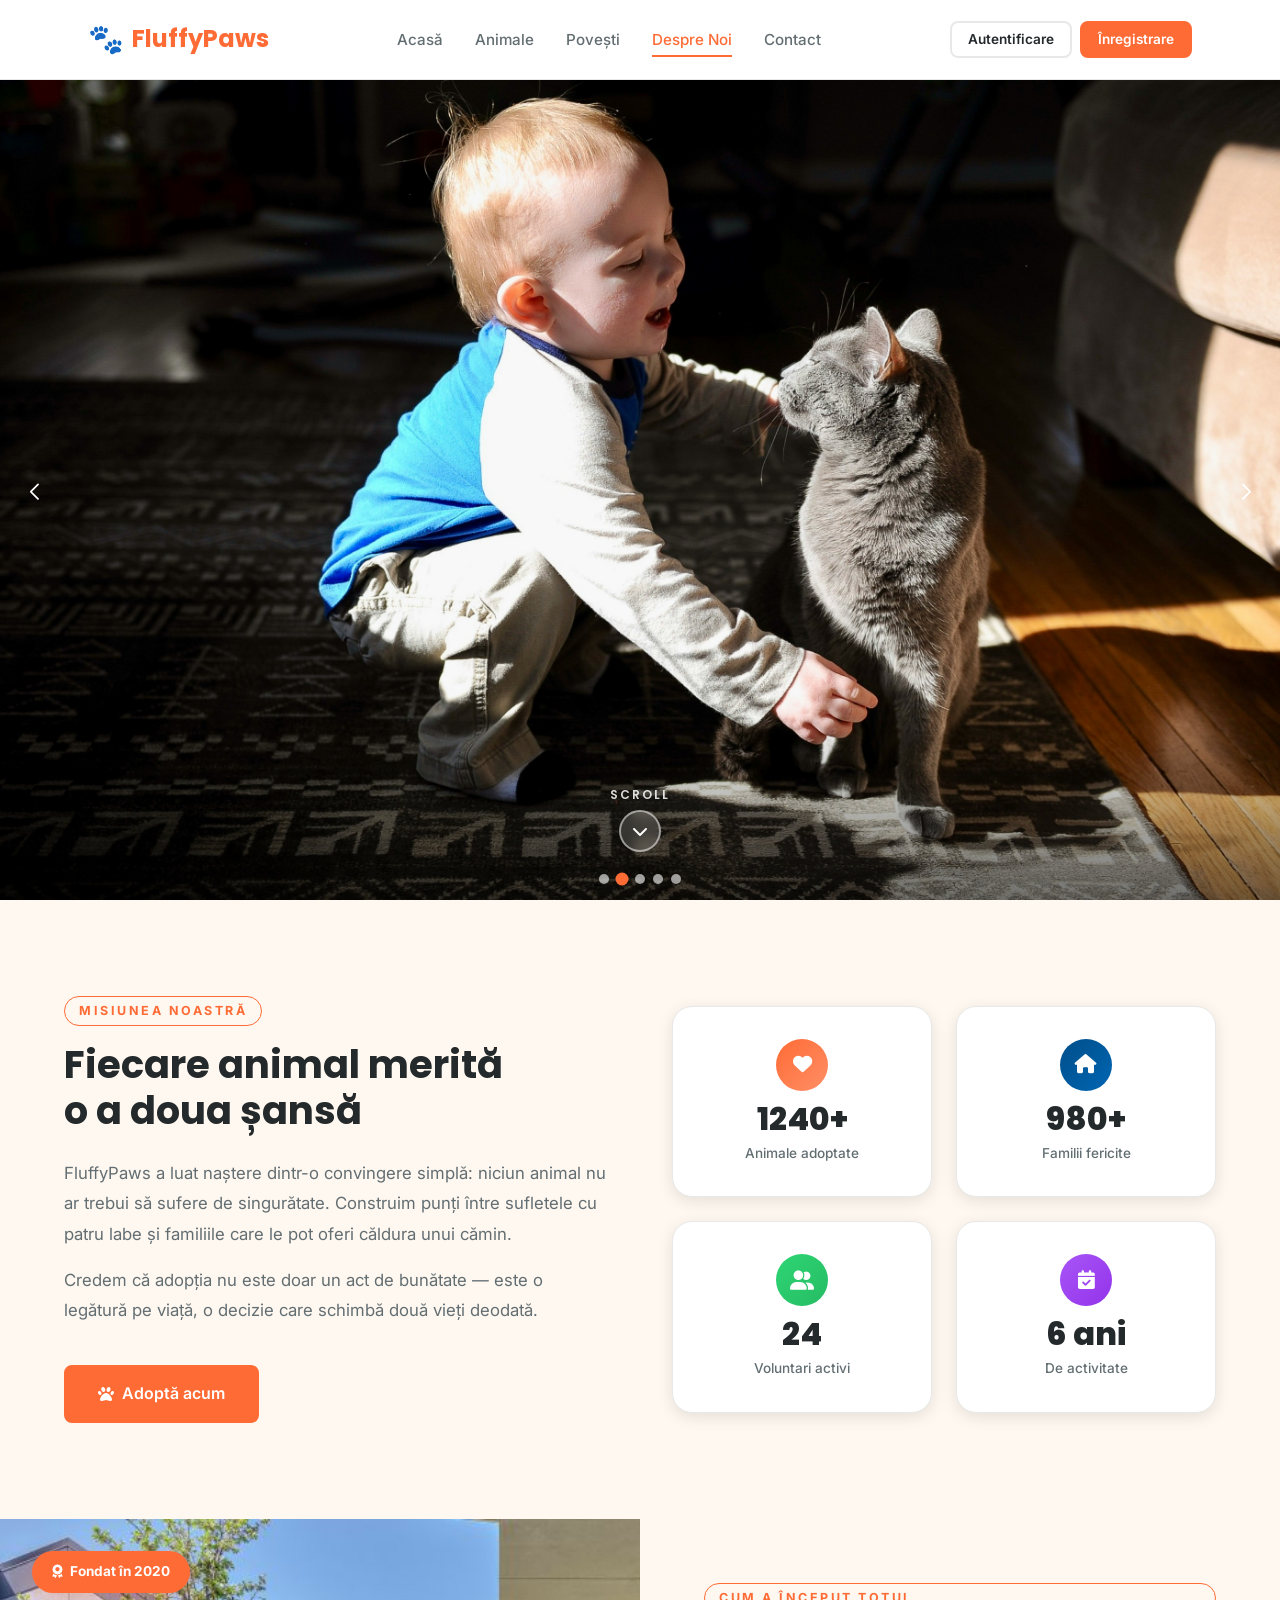
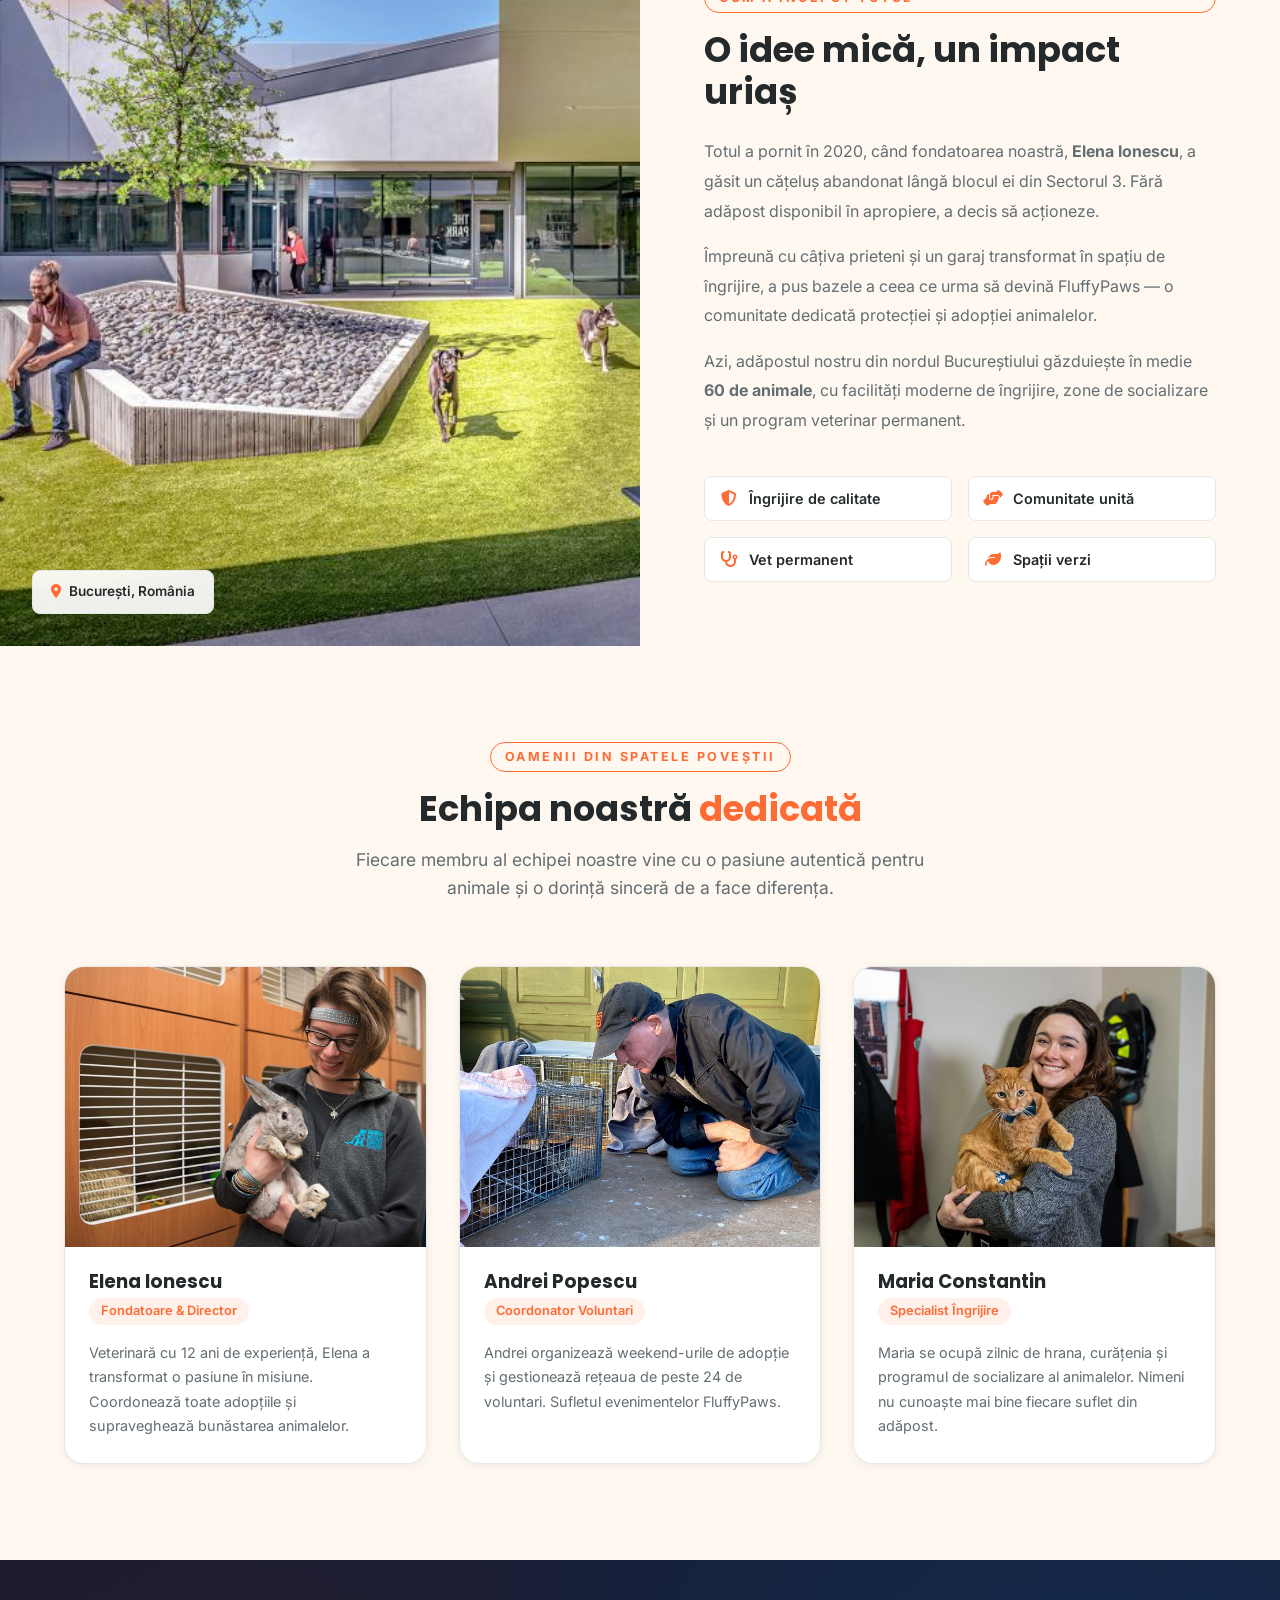
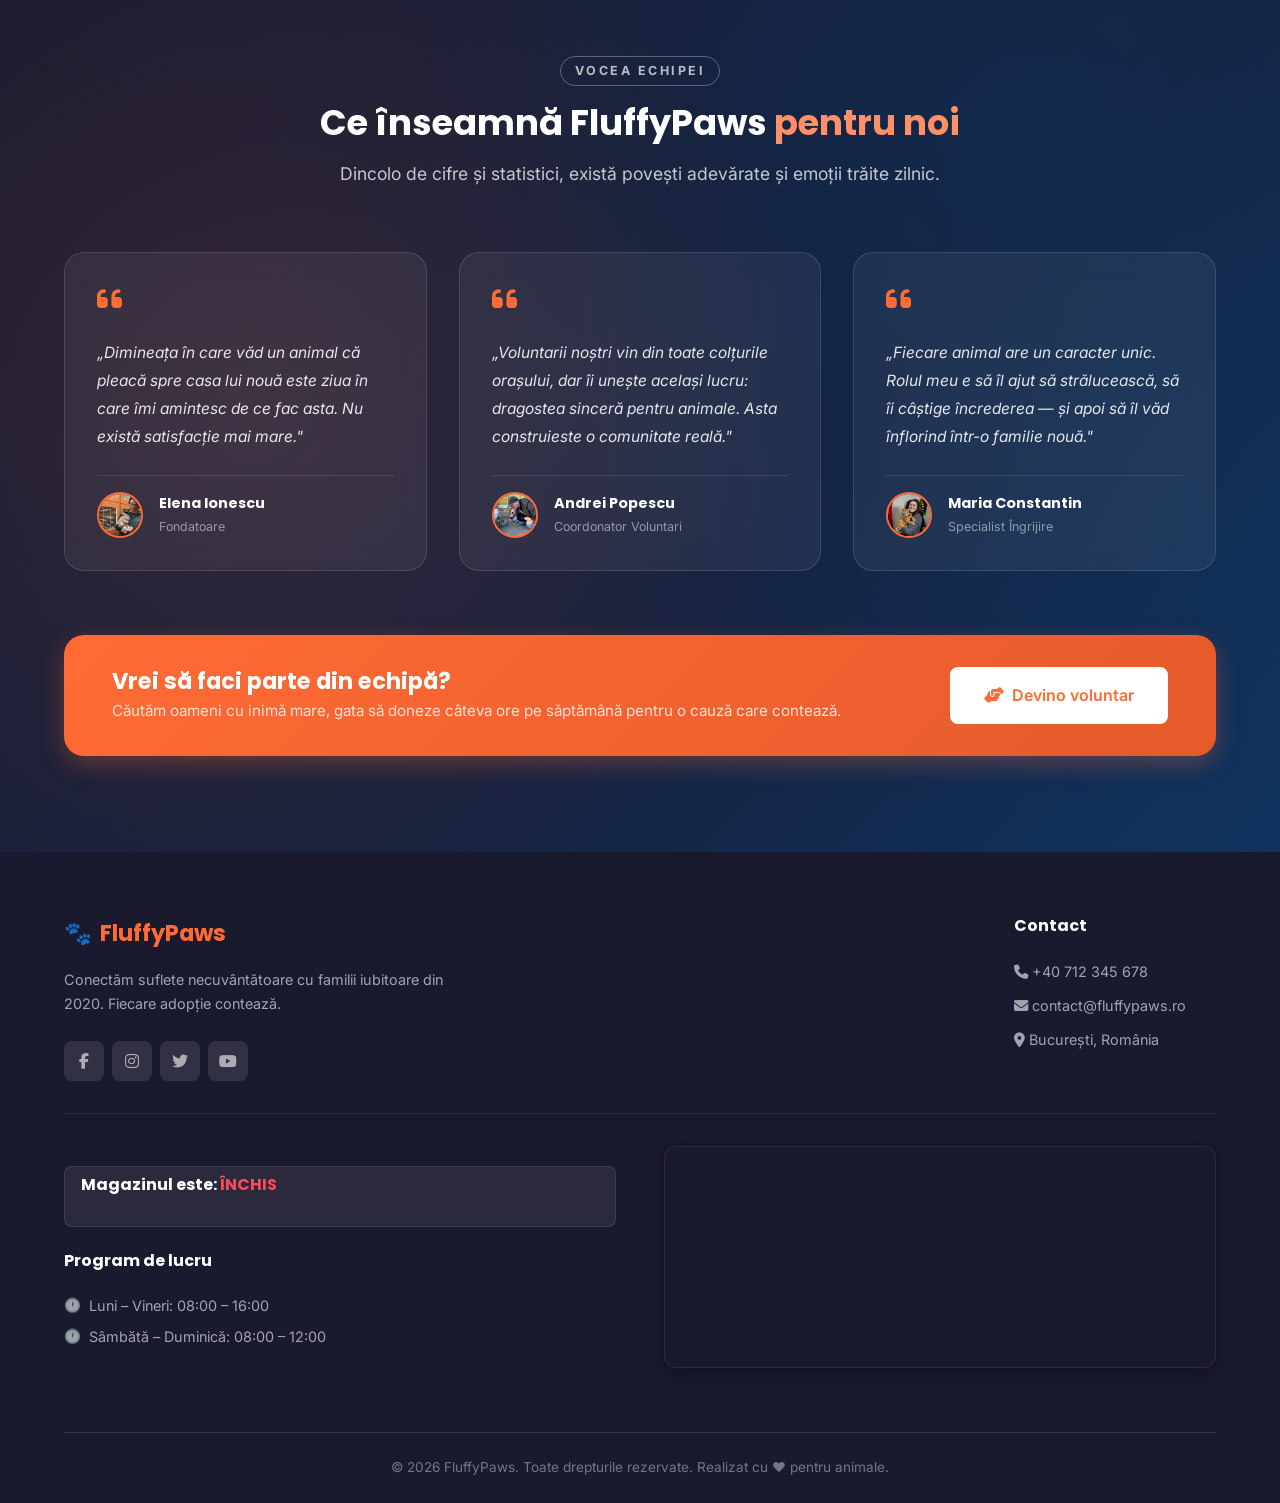
==== about.html @ a8a2dff0 "Primul commit, cu firebase setat" ====
﻿<!DOCTYPE html>
<html lang="ro">

<head>
    <meta charset="UTF-8">
    <meta name="viewport" content="width=device-width, initial-scale=1.0">
    <title>Cerere de Adopție — FluffyPaws</title>
    <link rel="icon" type="image/png" href="images/paw-prints-removebg-preview.png">
    <link rel="stylesheet" href="https://cdnjs.cloudflare.com/ajax/libs/font-awesome/6.4.0/css/all.min.css">
    <link rel="stylesheet" href="css/style.css">
    <link rel="stylesheet" href="css/responsive.css">
    <link rel="stylesheet" href="https://unpkg.com/swiper/swiper-bundle.min.css" />
<script>if(localStorage.getItem('isLoggedIn') === 'true') document.documentElement.classList.add('is-logged-in');</script>
</head>

<body>

    <!-- NAVBAR -->
    <nav class="navbar" id="navbar">
        <div class="nav-container">
            <a href="index.html" class="nav-logo">
                <span class="logo-icon">🐾</span>
                <span class="logo-text">FluffyPaws</span>
            </a>

            <ul class="nav-menu" id="navMenu">
                <li><a href="index.html" class="nav-link">Acasă</a></li>
                <li><a href="animals.html" class="nav-link">Animale</a></li>
                <li><a href="success-stories.html" class="nav-link">Povești</a></li>
                <li><a href="about.html" class="nav-link active">Despre Noi</a></li>
                <li><a href="contact.html" class="nav-link">Contact</a></li>
            </ul>

            <div class="nav-actions" id="navActions">
                <!-- Guest View -->
                <div id="guestActions" style="display: flex; gap: 0.5rem;">
                    <a href="login.html" class="btn btn-outline-light btn-sm">Autentificare</a>
                    <a href="register.html" class="btn btn-primary btn-sm">Înregistrare</a>
                </div>

                                <!-- User View -->
                <div id="userActions" class="user-menu" style="display: none;">
                    <div class="user-menu-trigger" id="userMenuBtn">
                        <img id="navUserAvatar" src="https://ui-avatars.com/api/?name=User&background=ff6b6b&color=fff&size=100" alt="User" class="user-avatar">
                        <i class="fas fa-chevron-down" style="font-size: 0.8rem; color: var(--text-gray);"></i>
                    </div>
                    <!-- Dropdown -->
                    <div class="user-menu-dropdown" id="userDropdown">
                        <div style="padding: var(--space-sm) var(--space-md); text-align: center;">
                            <strong id="navUserName" style="display:block; color: var(--text-dark);">Utilizator</strong>
                            <small id="navUserEmail" style="color: var(--text-gray);"></small>
                        </div>
                        <div class="divider"></div>
                        <a href="profile.html"><i class="fas fa-user"></i> Profilul Meu</a>
                        <a href="profile.html#favoritesSection" id="navFavoritesLink"><i class="fas fa-heart"></i> Favorite</a>
                        <div class="divider"></div>
                        <a href="#" class="logout-link" id="logoutBtn"><i class="fas fa-sign-out-alt"></i> Deconectare</a>
                    </div>
                </div>
        </div>
    </nav>

    <!-- PAGE HERO SWIPER -->
    <div class="swiper-hero-wrapper">
        <div class="swiper mySwiper">
            <div class="swiper-wrapper">
                <div class="swiper-slide">
                    <div class="client-img">
                        <img src="images/banner1.jpg" alt="">
                    </div>
                </div>
                <div class="swiper-slide">
                    <div class="client-img">
                        <img src="images/banner2.jpg" alt="">
                    </div>
                </div>
                <div class="swiper-slide">
                    <div class="client-img">
                        <img src="images/banner3.jpg" alt="">
                    </div>
                </div>
                <div class="swiper-slide">
                    <div class="client-img">
                        <img src="images/banner4.jpg" alt="">
                    </div>
                </div>
                <div class="swiper-slide">
                    <div class="client-img">
                        <img src="images/banner5.jpg" alt="">
                    </div>
                </div>
            </div>
            <div class="swiper-button-next"></div>
            <div class="swiper-button-prev"></div>
            <div class="swiper-pagination"></div>
        </div>

        <!-- Scroll-down indicator -->
        <a href="#stats-stop" class="scroll-down-indicator">
            <span>Scroll</span>
            <div class="arrow-icon">
                <i class="fas fa-chevron-down"></i>
            </div>
        </a>
    </div>

    <!-- ===== SECTION 1: MISIUNE + STATS ===== -->
    <section class="about-mission section" id="stats-stop">
        <div class="container">
            <div class="about-mission-inner">
                <div class="about-mission-text fade-in">
                    <span class="about-label">Misiunea noastră</span>
                    <h2>Fiecare animal merită<br><span class="highlight">o a doua șansă</span></h2>
                    <p>FluffyPaws a luat naștere dintr-o convingere simplă: niciun animal nu ar trebui să sufere de
                        singurătate. Construim punți între sufletele cu patru labe și familiile care le pot oferi
                        căldura unui cămin.</p>
                    <p>Credem că adopția nu este doar un act de bunătate — este o legătură pe viață, o decizie care
                        schimbă două vieți deodată.</p>
                    <a href="animals.html" class="btn btn-primary btn-lg" style="margin-top: 1.5rem;">
                        <i class="fas fa-paw"></i> Adoptă acum
                    </a>
                </div>
                <div class="about-stats-grid slide-in-right">
                    <div class="about-stat-card">
                        <div class="about-stat-icon" style="background: linear-gradient(135deg, #FF6B35, #FF8F66);">
                            <i class="fas fa-heart"></i>
                        </div>
                        <span class="stat-number" data-target="1240" data-suffix="+">0</span>
                        <span class="stat-label">Animale adoptate</span>
                    </div>
                    <div class="about-stat-card">
                        <div class="about-stat-icon" style="background: linear-gradient(135deg, #004E89, #0066B3);">
                            <i class="fas fa-home"></i>
                        </div>
                        <span class="stat-number" data-target="980" data-suffix="+">0</span>
                        <span class="stat-label">Familii fericite</span>
                    </div>
                    <div class="about-stat-card">
                        <div class="about-stat-icon" style="background: linear-gradient(135deg, #2ED573, #26BC64);">
                            <i class="fas fa-user-friends"></i>
                        </div>
                        <span class="stat-number" data-target="24" data-suffix="">0</span>
                        <span class="stat-label">Voluntari activi</span>
                    </div>
                    <div class="about-stat-card">
                        <div class="about-stat-icon" style="background: linear-gradient(135deg, #A855F7, #9333EA);">
                            <i class="fas fa-calendar-check"></i>
                        </div>
                        <span class="stat-number" data-target="6" data-suffix=" ani">0</span>
                        <span class="stat-label">De activitate</span>
                    </div>
                </div>
            </div>
        </div>
    </section>

    <!-- ===== SECTION 2: POVESTEA + ADĂPOST ===== -->
    <section class="about-story">
        <div class="about-story-visual">
            <img src="images/shelter.jpg" alt="Adăpostul FluffyPaws" class="about-shelter-img">
            <div class="about-story-badge">
                <i class="fas fa-award"></i>
                <span>Fondat în 2020</span>
            </div>
            <div class="about-story-float-tag">
                <i class="fas fa-map-marker-alt"></i> București, România
            </div>
        </div>
        <div class="about-story-content fade-in">
            <span class="about-label">Cum a început totul</span>
            <h2>O idee mică, un <span class="highlight">impact uriaș</span></h2>
            <p>Totul a pornit în 2020, când fondatoarea noastră, <strong>Elena Ionescu</strong>, a găsit un cățeluș
                abandonat lângă blocul ei din Sectorul 3. Fără adăpost disponibil în apropiere, a decis să acționeze.
            </p>
            <p>Împreună cu câțiva prieteni și un garaj transformat în spațiu de îngrijire, a pus bazele a ceea ce urma
                să devină FluffyPaws — o comunitate dedicată protecției și adopției animalelor.</p>
            <p>Azi, adăpostul nostru din nordul Bucureștiului găzduiește în medie <strong>60 de animale</strong>, cu
                facilități moderne de îngrijire, zone de socializare și un program veterinar permanent.</p>
            <div class="about-story-values">
                <div class="about-value-item">
                    <i class="fas fa-shield-alt"></i>
                    <span>Îngrijire de calitate</span>
                </div>
                <div class="about-value-item">
                    <i class="fas fa-hands-helping"></i>
                    <span>Comunitate unită</span>
                </div>
                <div class="about-value-item">
                    <i class="fas fa-stethoscope"></i>
                    <span>Vet permanent</span>
                </div>
                <div class="about-value-item">
                    <i class="fas fa-leaf"></i>
                    <span>Spații verzi</span>
                </div>
            </div>
        </div>
    </section>

    <!-- ===== SECTION 3: ECHIPA ===== -->
    <section class="about-team section">
        <div class="container">
            <div class="section-header">
                <span class="about-label">Oamenii din spatele poveștii</span>
                <h2>Echipa noastră <span class="highlight">dedicată</span></h2>
                <p>Fiecare membru al echipei noastre vine cu o pasiune autentică pentru animale și o dorință sinceră de
                    a face diferența.</p>
            </div>
            <div class="about-team-grid">
                <div class="about-team-card fade-in">
                    <div class="about-team-img-wrap">
                        <img src="images/worker1.jpg" alt="Elena Ionescu">
                    </div>
                    <div class="about-team-info">
                        <h3>Elena Ionescu</h3>
                        <span class="about-team-role">Fondatoare & Director</span>
                        <p>Veterinară cu 12 ani de experiență, Elena a transformat o pasiune în misiune. Coordonează
                            toate adopțiile și supraveghează bunăstarea animalelor.</p>
                    </div>
                </div>
                <div class="about-team-card fade-in">
                    <div class="about-team-img-wrap">
                        <img src="images/worker2.jpg" alt="Andrei Popescu">
                    </div>
                    <div class="about-team-info">
                        <h3>Andrei Popescu</h3>
                        <span class="about-team-role">Coordonator Voluntari</span>
                        <p>Andrei organizează weekend-urile de adopție și gestionează rețeaua de peste 24 de voluntari.
                            Sufletul evenimentelor FluffyPaws.</p>
                    </div>
                </div>
                <div class="about-team-card fade-in">
                    <div class="about-team-img-wrap">
                        <img src="images/worker3.jpg" alt="Maria Constantin">
                    </div>
                    <div class="about-team-info">
                        <h3>Maria Constantin</h3>
                        <span class="about-team-role">Specialist Îngrijire</span>
                        <p>Maria se ocupă zilnic de hrana, curățenia și programul de socializare al animalelor. Nimeni
                            nu cunoaște mai bine fiecare suflet din adăpost.</p>
                    </div>
                </div>
            </div>
        </div>
    </section>

    <!-- ===== SECTION 4: REFLECȚII ===== -->
    <section class="about-reflections">
        <div class="about-reflections-bg"></div>
        <div class="container" style="position:relative; z-index:2;">
            <div class="section-header" style="color:#fff;">
                <span class="about-label"
                    style="color: rgba(255,255,255,0.7); border-color: rgba(255,255,255,0.3);">Vocea echipei</span>
                <h2 style="color:#fff;">Ce înseamnă FluffyPaws <span style="color: var(--primary-light);">pentru
                        noi</span></h2>
                <p style="color: rgba(255,255,255,0.75);">Dincolo de cifre și statistici, există povești adevărate și
                    emoții trăite zilnic.</p>
            </div>
            <div class="about-quotes-grid">
                <div class="about-quote-card fade-in">
                    <div class="about-quote-icon"><i class="fas fa-quote-left"></i></div>
                    <p class="about-quote-text">„Dimineața în care văd un animal că pleacă spre casa lui nouă este ziua
                        în care îmi amintesc de ce fac asta. Nu există satisfacție mai mare."</p>
                    <div class="about-quote-author">
                        <img src="images/worker1.jpg" alt="Elena">
                        <div>
                            <strong>Elena Ionescu</strong>
                            <span>Fondatoare</span>
                        </div>
                    </div>
                </div>
                <div class="about-quote-card fade-in">
                    <div class="about-quote-icon"><i class="fas fa-quote-left"></i></div>
                    <p class="about-quote-text">„Voluntarii noștri vin din toate colțurile orașului, dar îi unește
                        același lucru: dragostea sinceră pentru animale. Asta construieste o comunitate reală."</p>
                    <div class="about-quote-author">
                        <img src="images/worker2.jpg" alt="Andrei">
                        <div>
                            <strong>Andrei Popescu</strong>
                            <span>Coordonator Voluntari</span>
                        </div>
                    </div>
                </div>
                <div class="about-quote-card fade-in">
                    <div class="about-quote-icon"><i class="fas fa-quote-left"></i></div>
                    <p class="about-quote-text">„Fiecare animal are un caracter unic. Rolul meu e să îl ajut să
                        strălucească, să îi câștige încrederea — și apoi să îl văd înflorind într-o familie nouă."</p>
                    <div class="about-quote-author">
                        <img src="images/worker3.jpg" alt="Maria">
                        <div>
                            <strong>Maria Constantin</strong>
                            <span>Specialist Îngrijire</span>
                        </div>
                    </div>
                </div>
            </div>

            <!-- CTA Banner -->
            <div class="about-cta-banner fade-in">
                <div class="about-cta-text">
                    <h3>Vrei să faci parte din echipă?</h3>
                    <p>Căutăm oameni cu inimă mare, gata să doneze câteva ore pe săptămână pentru o cauză care contează.
                    </p>
                </div>
                <a href="contact.html" class="btn btn-primary btn-lg">
                    <i class="fas fa-hands-helping"></i> Devino voluntar
                </a>
            </div>
        </div>
    </section>

        <!-- FOOTER -->
    <footer class="footer">
        <div class="container">
            <!-- Rândul 1: Brand + Linkuri -->
            <div class="footer-main">
                <div class="footer-brand">
                    <div class="footer-logo">
                        <span>🐾</span> FluffyPaws
                    </div>
                    <p>Conectăm suflete necuvântătoare cu familii iubitoare din 2020. Fiecare adopție contează.</p>
                    <div class="footer-social">
                        <a href="#" aria-label="Facebook"><i class="fab fa-facebook-f"></i></a>
                        <a href="#" aria-label="Instagram"><i class="fab fa-instagram"></i></a>
                        <a href="#" aria-label="Twitter"><i class="fab fa-twitter"></i></a>
                        <a href="#" aria-label="YouTube"><i class="fab fa-youtube"></i></a>
                    </div>
                </div>
                <div class="footer-column footer-spacer" aria-hidden="true"></div>
                <div class="footer-column footer-spacer" aria-hidden="true"></div>
                <div class="footer-column">
                    <h4>Contact</h4>
                    <ul>
                        <li><a href="tel:+40712345678"><i class="fas fa-phone"></i> +40 712 345 678</a></li>
                        <li><a href="mailto:contact@fluffypaws.ro"><i class="fas fa-envelope"></i>
                                contact@fluffypaws.ro</a></li>
                        <li><a href="#"><i class="fas fa-map-marker-alt"></i> București, România</a></li>
                    </ul>
                </div>
            </div>

            <!-- Rândul 2: Hartă + Program -->
            <div class="footer-info-row">

                <div class="open-times">
                    <div class="program-status">
                        <h3>Magazinul este: <span id="status-program">Se verifică...</span></h3>
                    </div>
                    <h4>Program de lucru</h4>
                    <ul>
                        <li>Luni – Vineri: 08:00 – 16:00</li>
                        <li>Sâmbătă – Duminică: 08:00 – 12:00</li>
                    </ul>
                </div>
                <div class="map-container">
                    <iframe
                        src="https://www.google.com/maps/embed?pb=!1m14!1m12!1m3!1d503.4922716183288!2d26.07887171913752!3d44.44993101618476!2m3!1f0!2f0!3f0!3m2!1i1024!2i768!4f13.1!5e0!3m2!1sro!2sro!4v1772448026517!5m2!1sro!2sro"
                        width="600" height="220" style="border:0;" allowfullscreen="" loading="lazy"
                        referrerpolicy="no-referrer-when-downgrade"></iframe>
                </div>
            </div>

            <div class="footer-bottom">
                <p>&copy; 2026 FluffyPaws. Toate drepturile rezervate. Realizat cu ❤️ pentru animale.</p>
            </div>
        </div>
    </footer>

    <script src="https://unpkg.com/swiper/swiper-bundle.min.js"></script>
    <!-- Firebase SDK -->
    <script src="https://www.gstatic.com/firebasejs/9.22.1/firebase-app-compat.js"></script>
    <script src="https://www.gstatic.com/firebasejs/9.22.1/firebase-firestore-compat.js"></script>
    <script src="https://www.gstatic.com/firebasejs/9.22.1/firebase-auth-compat.js"></script>
    
    <script src="js/firebase-config.js"></script>
    <script src="js/auth.js"></script>
    <script src="js/main.js"></script>
</body>

</html>
---- css/style.css ----
/* ============================================
   PawsOfHope - Main Stylesheet
   Platformă de Adopție Animale
   ============================================ */

/* ---------- IMPORTS ---------- */
@import url('https://fonts.googleapis.com/css2?family=Poppins:wght@300;400;500;600;700;800&family=Inter:wght@300;400;500;600&display=swap');

/* ---------- CSS VARIABLES ---------- */
:root {
    /* Colors */
    --primary: #FF6B35;
    --primary-dark: #E55A2B;
    --primary-light: #FF8F66;
    --secondary: #004E89;
    --secondary-dark: #003D6B;
    --secondary-light: #0066B3;
    --accent-green: #2ED573;
    --accent-green-dark: #26BC64;
    --accent-yellow: #F5A623;
    --accent-purple: #A855F7;

    --bg-cream: #FFF8F0;
    --bg-white: #FFFFFF;
    --bg-light-gray: #F5F6FA;
    --bg-dark: #1A1A2E;

    --text-dark: #24292b;
    --text-gray: #636E72;
    --text-light: #B2BEC3;
    --text-white: #FFFFFF;

    --danger: #FF6B6B;
    --danger-dark: #EE5A5A;
    --warning: #FECA57;
    --info: #54A0FF;
    --success: #2ED573;

    --border-color: #E8E8E8;
    --border-radius: 12px;
    --border-radius-sm: 8px;
    --border-radius-lg: 20px;
    --border-radius-full: 50%;

    /* Shadows */
    --shadow-sm: 0 2px 8px rgba(0, 0, 0, 0.06);
    --shadow-md: 0 4px 16px rgba(0, 0, 0, 0.1);
    --shadow-lg: 0 8px 32px rgba(0, 0, 0, 0.12);
    --shadow-xl: 0 16px 48px rgba(0, 0, 0, 0.15);
    --shadow-primary: 0 8px 24px rgba(255, 107, 53, 0.3);
    --shadow-secondary: 0 8px 24px rgba(0, 78, 137, 0.3);

    /* Spacing */
    --space-xs: 4px;
    --space-sm: 8px;
    --space-md: 16px;
    --space-lg: 24px;
    --space-xl: 32px;
    --space-2xl: 48px;
    --space-3xl: 64px;
    --space-4xl: 96px;

    /* Typography */
    --font-heading: 'Poppins', sans-serif;
    --font-body: 'Inter', sans-serif;

    /* Transitions */
    --transition-fast: 0.2s ease;
    --transition-normal: 0.3s ease;
    --transition-slow: 0.5s ease;

    /* Container */
    --container-max: 1200px;
    --container-narrow: 800px;
    --navbar-height: 80px;
}

/* ---------- CSS RESET ---------- */
*,
*::before,
*::after {
    margin: 0;
    padding: 0;
    box-sizing: border-box;
}

html {
    scroll-behavior: smooth;
    font-size: 16px;
}

body {
    font-family: var(--font-body);
    color: var(--text-dark);
    background-color: var(--bg-cream);
    line-height: 1.6;
    min-height: 100vh;
    display: flex;
    flex-direction: column;
    overflow-x: hidden;
}

a {
    text-decoration: none;
    color: inherit;
    transition: color var(--transition-fast);
}

ul,
ol {
    list-style: none;
}

img {
    max-width: 100%;
    height: auto;
    display: block;
}

button {
    cursor: pointer;
    border: none;
    outline: none;
    font-family: var(--font-body);
}

input,
select,
textarea {
    font-family: var(--font-body);
    outline: none;
}

/* ---------- UTILITY CLASSES ---------- */
.container {
    width: 100%;
    max-width: var(--container-max);
    margin: 0 auto;
    padding: 0 var(--space-lg);
}

.container-narrow {
    max-width: var(--container-narrow);
    margin: 0 auto;
    padding: 0 var(--space-lg);
}

.section {
    padding: var(--space-4xl) 0;
}

.section-header {
    text-align: center;
    margin-bottom: var(--space-3xl);
}

.section-header h2 {
    font-family: var(--font-heading);
    font-size: 2.2rem;
    font-weight: 700;
    color: var(--text-dark);
    margin-bottom: var(--space-md);
}

.section-header p {
    font-size: 1.1rem;
    color: var(--text-gray);
    max-width: 600px;
    margin: 0 auto;
}

.section-header .highlight {
    color: var(--primary);
}

.text-center {
    text-align: center;
}

.text-left {
    text-align: left;
}

.text-right {
    text-align: right;
}

.mt-1 {
    margin-top: var(--space-sm);
}

.mt-2 {
    margin-top: var(--space-md);
}

.mt-3 {
    margin-top: var(--space-lg);
}

.mt-4 {
    margin-top: var(--space-xl);
}

.mb-1 {
    margin-bottom: var(--space-sm);
}

.mb-2 {
    margin-bottom: var(--space-md);
}

.mb-3 {
    margin-bottom: var(--space-lg);
}

.mb-4 {
    margin-bottom: var(--space-xl);
}

/* ---------- TYPOGRAPHY ---------- */
h1,
h2,
h3,
h4,
h5,
h6 {
    font-family: var(--font-heading);
    font-weight: 700;
    line-height: 1.2;
    color: var(--text-dark);
}

h1 {
    font-size: 3rem;
}

h2 {
    font-size: 2.2rem;
}

h3 {
    font-size: 1.5rem;
}

h4 {
    font-size: 1.25rem;
}

h5 {
    font-size: 1.1rem;
}

/* ---------- NAVBAR ---------- */
.navbar {
    position: fixed;
    top: 0;
    left: 0;
    right: 0;
    height: var(--navbar-height);
    background: rgba(255, 255, 255, 0.95);
    backdrop-filter: blur(20px);
    border-bottom: 1px solid var(--border-color);
    z-index: 1000;
    transition: all var(--transition-fast);
}

.navbar.scrolled {
    box-shadow: var(--shadow-md);
    height: 60px;
}

.nav-container {
    max-width: 100%;
    margin: 0 auto;
    padding: 0 var(--space-lg);
    height: 100%;
    display: flex;
    align-items: center;
    justify-content: space-around;
}

.nav-logo {
    display: flex;
    align-items: center;
    gap: var(--space-sm);
    font-family: var(--font-heading);
    font-size: 1.5rem;
    font-weight: 700;
    color: var(--primary);
}

.nav-logo .logo-icon {
    font-size: 1.8rem;
}

.nav-menu {
    display: flex;
    align-items: center;
    gap: var(--space-xl);
}

.nav-link {
    font-weight: 500;
    font-size: 0.95rem;
    color: var(--text-gray);
    position: relative;
    padding: var(--space-sm) 0;
    transition: color var(--transition-fast);
}

.nav-link:hover,
.nav-link.active {
    color: var(--primary);
}

.nav-link::after {
    content: '';
    position: absolute;
    bottom: 0;
    left: 0;
    width: 0;
    height: 2px;
    background: var(--primary);
    transition: width var(--transition-normal);
}

.nav-link:hover::after,
.nav-link.active::after {
    width: 100%;
}

.nav-actions {
    display: flex;
    align-items: center;
    gap: var(--space-md);
}

/* User Menu (cand e logat) */
.user-menu {
    position: relative;
}

.user-menu-trigger {
    display: flex;
    align-items: center;
    gap: var(--space-sm);
    cursor: pointer;
    padding: var(--space-xs) var(--space-md);
    border-radius: var(--border-radius);
    transition: background var(--transition-fast);
}

.user-menu-trigger:hover {
    background: var(--bg-light-gray);
}

.user-avatar {
    width: 36px;
    height: 36px;
    border-radius: var(--border-radius-full);
    object-fit: cover;
    border: 2px solid var(--primary);
}

.user-menu-dropdown {
    position: absolute;
    top: calc(100% + 8px);
    right: 0;
    background: var(--bg-white);
    border-radius: var(--border-radius);
    box-shadow: var(--shadow-lg);
    min-width: 200px;
    padding: var(--space-sm);
    display: none;
    border: 1px solid var(--border-color);
}

.user-menu-dropdown.show {
    display: block;
}

.user-menu-dropdown a {
    display: flex;
    align-items: center;
    gap: var(--space-sm);
    padding: var(--space-sm) var(--space-md);
    border-radius: var(--border-radius-sm);
    color: var(--text-dark);
    font-size: 0.9rem;
    transition: background var(--transition-fast);
}

.user-menu-dropdown a:hover {
    background: var(--bg-cream);
}

.user-menu-dropdown a i {
    width: 20px;
    color: var(--text-gray);
}

.user-menu-dropdown .divider {
    height: 1px;
    background: var(--border-color);
    margin: var(--space-sm) 0;
}

.user-menu-dropdown .logout-link {
    color: var(--danger);
}

.user-menu-dropdown .logout-link i {
    color: var(--danger);
}

/* ---------- BUTTONS ---------- */
.btn {
    display: inline-flex;
    align-items: center;
    justify-content: center;
    gap: var(--space-sm);
    padding: 10px 24px;
    border-radius: var(--border-radius-sm);
    font-weight: 600;
    font-size: 0.9rem;
    transition: all var(--transition-normal);
    border: 2px solid transparent;
    cursor: pointer;
    white-space: nowrap;
}

.btn-primary {
    background: var(--primary);
    color: var(--text-white);
    border-color: var(--primary);
}

.btn-primary:hover {
    background: var(--primary-dark);
    border-color: var(--primary-dark);
    box-shadow: var(--shadow-primary);
    transform: translateY(-2px);
}

.btn-secondary {
    background: var(--secondary);
    color: var(--text-white);
    border-color: var(--secondary);
}

.btn-secondary:hover {
    background: var(--secondary-dark);
    border-color: var(--secondary-dark);
    box-shadow: var(--shadow-secondary);
    transform: translateY(-2px);
}

.btn-success {
    background: var(--accent-green);
    color: var(--text-white);
    border-color: var(--accent-green);
}

.btn-success:hover {
    background: var(--accent-green-dark);
    transform: translateY(-2px);
}

.btn-danger {
    background: var(--danger);
    color: var(--text-white);
    border-color: var(--danger);
}

.btn-danger:hover {
    background: var(--danger-dark);
    transform: translateY(-2px);
}

.btn-outline {
    background: transparent;
    color: var(--primary);
    border-color: var(--primary);
}

.btn-outline:hover {
    background: var(--primary);
    color: var(--text-white);
    transform: translateY(-2px);
}

.btn-outline-secondary {
    background: transparent;
    color: var(--secondary);
    border-color: var(--secondary);
}

.btn-outline-secondary:hover {
    background: var(--secondary);
    color: var(--text-white);
}

.btn-outline-light {
    background: transparent;
    color: var(--text-dark);
    border-color: var(--border-color);
}

.btn-outline-light:hover {
    border-color: var(--primary);
    color: var(--primary);
}

.btn-lg {
    padding: 14px 32px;
    font-size: 1rem;
}

.btn-sm {
    padding: 6px 16px;
    font-size: 0.85rem;
}

.btn-icon {
    width: 40px;
    height: 40px;
    padding: 0;
    border-radius: var(--border-radius-sm);
}

.btn-block {
    width: 100%;
}

/* ---------- FORMS ---------- */
.form-group {
    margin-bottom: var(--space-lg);
}

.form-group label {
    display: block;
    font-weight: 600;
    font-size: 0.9rem;
    color: var(--text-dark);
    margin-bottom: var(--space-sm);
}

.form-group label .required {
    color: var(--danger);
}

.form-control {
    width: 100%;
    padding: 12px 16px;
    border: 2px solid var(--border-color);
    border-radius: var(--border-radius-sm);
    font-size: 0.95rem;
    color: var(--text-dark);
    background: var(--bg-white);
    transition: border-color var(--transition-fast), box-shadow var(--transition-fast);
}

.form-control:focus {
    border-color: var(--primary);
    box-shadow: 0 0 0 4px rgba(255, 107, 53, 0.1);
}

.form-control::placeholder {
    color: var(--text-light);
}

.form-control-icon {
    position: relative;
}

.form-control-icon .form-control {
    padding-left: 44px;
}

.form-control-icon i {
    position: absolute;
    left: 16px;
    top: 50%;
    transform: translateY(-50%);
    color: var(--text-light);
    font-size: 0.95rem;
}

.form-control-icon .form-control:focus+i,
.form-control-icon .form-control:focus~i {
    color: var(--primary);
}

textarea.form-control {
    resize: vertical;
    min-height: 120px;
}

select.form-control {
    appearance: none;
    background-image: url("data:image/svg+xml;charset=UTF-8,%3csvg xmlns='http://www.w3.org/2000/svg' viewBox='0 0 24 24' fill='none' stroke='%23636E72' stroke-width='2' stroke-linecap='round' stroke-linejoin='round'%3e%3cpolyline points='6 9 12 15 18 9'%3e%3c/polyline%3e%3c/svg%3e");
    background-repeat: no-repeat;
    background-position: right 12px center;
    background-size: 18px;
    padding-right: 40px;
}

.form-check {
    display: flex;
    align-items: center;
    gap: var(--space-sm);
    margin-bottom: var(--space-sm);
}

.form-check input[type="checkbox"],
.form-check input[type="radio"] {
    width: 18px;
    height: 18px;
    accent-color: var(--primary);
}

.form-text {
    font-size: 0.85rem;
    color: var(--text-light);
    margin-top: var(--space-xs);
}

.form-row {
    display: grid;
    grid-template-columns: 1fr 1fr;
    gap: var(--space-lg);
}

/* ---------- CARDS ---------- */
.card {
    background: var(--bg-white);
    border-radius: var(--border-radius);
    box-shadow: var(--shadow-sm);
    overflow: hidden;
    transition: transform var(--transition-normal), box-shadow var(--transition-normal);
}

.card:hover {
    transform: translateY(-8px);
    box-shadow: var(--shadow-lg);
}

.card-img {
    width: 100%;
    height: 250px;
    object-fit: cover;
}

.card-body {
    padding: var(--space-lg);
}

.card-title {
    font-family: var(--font-heading);
    font-size: 1.2rem;
    font-weight: 600;
    margin-bottom: var(--space-sm);
}

.card-text {
    color: var(--text-gray);
    font-size: 0.9rem;
    margin-bottom: var(--space-md);
}

.card-footer {
    padding: var(--space-md) var(--space-lg);
    border-top: 1px solid var(--border-color);
    display: flex;
    align-items: center;
    justify-content: space-between;
}

/* Animal Card Specific */
.animal-card .card-img-wrapper {
    position: relative;
    overflow: hidden;
}

.animal-card .card-img {
    transition: transform var(--transition-slow);
}

.animal-card:hover .card-img {
    transform: scale(1.05);
}

.animal-card .card-badge {
    position: absolute;
    top: var(--space-md);
    left: var(--space-md);
    padding: 4px 12px;
    border-radius: 20px;
    font-size: 0.8rem;
    font-weight: 600;
    color: var(--text-white);
}

.badge-new {
    background: var(--primary);
}

.badge-urgent {
    background: var(--danger);
}

.badge-available {
    background: var(--accent-green);
}

.badge-pending {
    background: var(--accent-yellow);
    color: var(--text-dark);
}

.badge-adopted {
    background: var(--secondary);
}

.badge-foster {
    background: var(--accent-purple);
}

.animal-card .favorite-btn {
    position: absolute;
    top: var(--space-md);
    right: var(--space-md);
    width: 40px;
    height: 40px;
    border-radius: var(--border-radius-full);
    background: rgba(255, 255, 255, 0.9);
    backdrop-filter: blur(10px);
    display: flex;
    align-items: center;
    justify-content: center;
    border: none;
    cursor: pointer;
    transition: all var(--transition-fast);
    color: var(--text-gray);
    font-size: 1.1rem;
}

.animal-card .favorite-btn:hover,
.animal-card .favorite-btn.active {
    color: var(--danger);
    background: var(--bg-white);
    transform: scale(1.1);
}

.animal-card .card-info {
    display: flex;
    gap: var(--space-md);
    flex-wrap: wrap;
    margin-bottom: var(--space-md);
}

.animal-card .info-tag {
    display: inline-flex;
    align-items: center;
    gap: 4px;
    font-size: 0.8rem;
    color: var(--text-gray);
    background: var(--bg-cream);
    padding: 4px 10px;
    border-radius: 20px;
}

.animal-card .info-tag i {
    font-size: 0.75rem;
    color: var(--primary);
}

/* ---------- HERO SECTION ---------- */
.hero {
    min-height: calc(100vh - var(--navbar-height));
    display: flex;
    align-items: center;
    position: relative;
    overflow: hidden;
    margin-top: var(--navbar-height);
}

.hero-bg {
    position: absolute;
    inset: 0;
    z-index: 0;
}

.hero-bg img {
    width: 100%;
    height: 100%;
    object-fit: cover;
    filter: blur(2px);
    -webkit-filter: blur(2px);

}

.hero-bg::after {
    content: '';
    position: absolute;
    inset: 0;
    background: linear-gradient(135deg, rgba(255, 248, 240, 0.92) 0%, rgba(255, 248, 240, 0.7) 50%, rgba(255, 248, 240, 0.4) 100%);
}

.hero-content {
    position: relative;
    z-index: 1;
    max-width: 650px;
    text-align: left;
}

.hero-content .subtitle {
    display: inline-block;
    background: rgba(255, 107, 53, 0.1);
    color: var(--primary);
    padding: 6px 16px;
    border-radius: 20px;
    font-size: 0.9rem;
    font-weight: 600;
    margin-bottom: var(--space-lg);
}

.hero-content h1 {
    font-size: 3.5rem;
    font-weight: 800;
    line-height: 1.15;
    margin-bottom: var(--space-lg);
}

.hero-content h1 span {
    color: var(--primary);
}

.hero-content .hero-description {
    font-size: 1.15rem;
    color: var(--text-gray);
    margin-bottom: var(--space-xl);
    line-height: 1.7;
}

.hero-buttons {
    display: flex;
    gap: var(--space-md);
    flex-wrap: wrap;
}

.hero-stats {
    display: flex;
    gap: var(--space-3xl);
    margin-top: var(--space-3xl);
}

.hero-stat {
    text-align: center;
}

.hero-stat .stat-number {
    font-family: var(--font-heading);
    font-size: 2.2rem;
    font-weight: 800;
    color: var(--primary);
}

.hero-stat .stat-label {
    font-size: 0.9rem;
    color: var(--text-gray);
    margin-top: var(--space-xs);
}

/* ---------- FEATURES SECTION ---------- */
.features-grid {
    display: grid;
    grid-template-columns: repeat(3, 1fr);
    gap: var(--space-xl);
}

.feature-card {
    text-align: center;
    padding: var(--space-2xl);
    background: var(--bg-white);
    border-radius: var(--border-radius-lg);
    box-shadow: var(--shadow-sm);
    transition: transform 0.3s ease-out, box-shadow 0.3s ease-out;
    will-change: transform;
}

.feature-card:hover {
    transform: translateY(-6px);
    box-shadow: var(--shadow-lg);
}

.feature-icon {
    width: 70px;
    height: 70px;
    border-radius: var(--border-radius);
    display: flex;
    align-items: center;
    justify-content: center;
    font-size: 1.8rem;
    margin: 0 auto var(--space-lg);
}

.feature-icon.orange {
    background: rgba(255, 107, 53, 0.1);
    color: var(--primary);
}

.feature-icon.blue {
    background: rgba(0, 78, 137, 0.1);
    color: var(--secondary);
}

.feature-icon.green {
    background: rgba(46, 213, 115, 0.1);
    color: var(--accent-green);
}

.feature-icon.purple {
    background: rgba(168, 85, 247, 0.1);
    color: var(--accent-purple);
}

.feature-card h3 {
    margin-bottom: var(--space-sm);
    font-size: 1.2rem;
}

.feature-card p {
    color: var(--text-gray);
    font-size: 0.95rem;
}

/* ---------- ANIMALS GRID ---------- */
.animals-grid {
    display: grid;
    grid-template-columns: repeat(3, 1fr);
    gap: var(--space-xl);
}

/* ---------- FILTERS ---------- */
.filters-bar {
    background: var(--bg-white);
    border-radius: var(--border-radius);
    padding: var(--space-lg);
    box-shadow: var(--shadow-sm);
    margin-bottom: var(--space-xl);
    display: flex;
    gap: var(--space-md);
    align-items: flex-end;
    flex-wrap: wrap;
}

.filter-group {
    flex: 1;
    min-width: 150px;
}

.filter-group label {
    display: block;
    font-size: 0.85rem;
    font-weight: 600;
    color: var(--text-gray);
    margin-bottom: var(--space-xs);
}

.filter-group .form-control {
    padding: 10px 14px;
    font-size: 0.9rem;
}

/* ---------- PAGE HEADER ---------- */
.page-header {
    background: linear-gradient(135deg, var(--secondary) 0%, var(--secondary-dark) 100%);
    padding: var(--space-4xl) 0 var(--space-3xl);
    margin-top: var(--navbar-height);
    color: var(--text-white);
    text-align: center;
}

.page-header h1 {
    color: var(--text-white);
    font-size: 2.5rem;
    margin-bottom: var(--space-md);
}

.page-header p {
    font-size: 1.1rem;
    opacity: 0.85;
    max-width: 600px;
    margin: 0 auto;
}

.breadcrumb {
    display: flex;
    align-items: center;
    justify-content: center;
    gap: var(--space-sm);
    margin-top: var(--space-lg);
    font-size: 0.9rem;
    opacity: 0.7;
}

.breadcrumb a:hover {
    opacity: 1;
    text-decoration: underline;
}

/* ---------- TABLES ---------- */
.table-wrapper {
    background: var(--bg-white);
    border-radius: var(--border-radius);
    box-shadow: var(--shadow-sm);
    overflow: hidden;
}

.table-header {
    display: flex;
    align-items: center;
    justify-content: space-between;
    padding: var(--space-lg);
    border-bottom: 1px solid var(--border-color);
}

.table-header h3 {
    font-size: 1.2rem;
}

table {
    width: 100%;
    border-collapse: collapse;
}

thead {
    background: var(--bg-light-gray);
}

th {
    padding: var(--space-md) var(--space-lg);
    text-align: left;
    font-weight: 600;
    font-size: 0.85rem;
    color: var(--text-gray);
    text-transform: uppercase;
    letter-spacing: 0.5px;
}

td {
    padding: var(--space-md) var(--space-lg);
    border-bottom: 1px solid var(--border-color);
    font-size: 0.9rem;
    vertical-align: middle;
}

tbody tr {
    transition: background var(--transition-fast);
}

tbody tr:hover {
    background: var(--bg-cream);
}

tbody tr:last-child td {
    border-bottom: none;
}

.table-user {
    display: flex;
    align-items: center;
    gap: var(--space-sm);
}

.table-user img {
    width: 36px;
    height: 36px;
    border-radius: var(--border-radius-full);
    object-fit: cover;
}

.status-badge {
    display: inline-block;
    padding: 4px 12px;
    border-radius: 20px;
    font-size: 0.8rem;
    font-weight: 600;
}

.status-active {
    background: rgba(46, 213, 115, 0.15);
    color: var(--accent-green-dark);
}

.status-disabled {
    background: rgba(255, 107, 107, 0.15);
    color: var(--danger);
}

.status-pending {
    background: rgba(245, 166, 35, 0.15);
    color: var(--accent-yellow);
}

.status-approved {
    background: rgba(46, 213, 115, 0.15);
    color: var(--accent-green-dark);
}

.status-rejected {
    background: rgba(255, 107, 107, 0.15);
    color: var(--danger);
}

.table-actions {
    display: flex;
    gap: var(--space-sm);
}

.table-actions .btn-icon {
    width: 34px;
    height: 34px;
    font-size: 0.85rem;
}

.table-pagination {
    display: flex;
    align-items: center;
    justify-content: center;
    gap: var(--space-sm);
    padding: var(--space-lg);
}

.table-pagination button {
    width: 36px;
    height: 36px;
    border-radius: var(--border-radius-sm);
    border: 1px solid var(--border-color);
    background: var(--bg-white);
    color: var(--text-gray);
    font-weight: 500;
    transition: all var(--transition-fast);
}

.table-pagination button:hover,
.table-pagination button.active {
    background: var(--primary);
    color: var(--text-white);
    border-color: var(--primary);
}

/* ---------- AUTH PAGES (Login/Register) ---------- */
.auth-page {
    min-height: 100vh;
    display: flex;
    align-items: center;
    justify-content: center;
    padding: var(--space-xl);
    background: linear-gradient(135deg, var(--bg-cream) 0%, #FFE8D6 100%);
}

.auth-container {
    position: relative;
    display: grid;
    grid-template-columns: 1fr 1fr;
    max-width: 1000px;
    width: 100%;
    min-height: 600px;
    background: var(--bg-white);
    border-radius: var(--border-radius-lg);
    box-shadow: var(--shadow-xl);
    overflow: hidden;
}

.auth-close-btn {
    position: absolute;
    top: 20px;
    right: 20px;
    width: 40px;
    height: 40px;
    background: var(--bg-cream, #f5f5f5);
    color: var(--text-gray, #666);
    border-radius: 50%;
    display: flex;
    align-items: center;
    justify-content: center;
    text-decoration: none;
    font-size: 1.2rem;
    transition: all 0.3s ease;
    z-index: 10;
    box-shadow: 0 2px 5px rgba(0, 0, 0, 0.1);
}

.auth-close-btn:hover {
    background: var(--primary, #ff6b35);
    color: var(--text-white, #fff);
    transform: scale(1.1);
}

.auth-image {
    position: relative;
    background: linear-gradient(135deg, var(--primary) 0%, var(--primary-dark) 100%);
    display: flex;
    align-items: center;
    justify-content: center;
    padding: var(--space-2xl);
}

.auth-image img {
    width: 100%;
    height: 100%;
    object-fit: cover;
    position: absolute;
    inset: 0;
    opacity: 0.3;
}

.auth-image-content {
    position: relative;
    z-index: 1;
    text-align: center;
    color: var(--text-white);
}

.auth-image-content h2 {
    color: var(--text-white);
    font-size: 2rem;
    margin-bottom: var(--space-md);
}

.auth-image-content p {
    opacity: 0.9;
    font-size: 1rem;
}

.auth-form-wrapper {
    padding: var(--space-3xl);
    display: flex;
    flex-direction: column;
    justify-content: center;
}

.auth-form-wrapper .auth-logo {
    font-family: var(--font-heading);
    font-size: 1.4rem;
    font-weight: 700;
    color: var(--primary);
    margin-bottom: var(--space-xl);
    display: flex;
    align-items: center;
    gap: var(--space-sm);
}

.auth-form-wrapper h2 {
    margin-bottom: var(--space-sm);
}

.auth-form-wrapper .auth-subtitle {
    color: var(--text-gray);
    margin-bottom: var(--space-xl);
}

.auth-links {
    margin-top: var(--space-lg);
    text-align: center;
    font-size: 0.9rem;
    color: var(--text-gray);
}

.auth-links a {
    color: var(--primary);
    font-weight: 600;
}

.auth-links a:hover {
    text-decoration: underline;
}

.remember-forgot {
    display: flex;
    align-items: center;
    justify-content: space-between;
    margin-bottom: var(--space-lg);
}

.remember-forgot a {
    color: var(--primary);
    font-size: 0.85rem;
    font-weight: 500;
}

.social-login {
    margin-top: var(--space-lg);
}

.social-login .divider-text {
    display: flex;
    align-items: center;
    gap: var(--space-md);
    margin-bottom: var(--space-lg);
    color: var(--text-light);
    font-size: 0.85rem;
}

.social-login .divider-text::before,
.social-login .divider-text::after {
    content: '';
    flex: 1;
    height: 1px;
    background: var(--border-color);
}

.social-buttons {
    display: flex;
    gap: var(--space-md);
}

.social-buttons .btn {
    flex: 1;
}

/* ---------- PROFILE PAGE ---------- */
.profile-layout {
    display: grid;
    grid-template-columns: 280px 1fr;
    gap: var(--space-xl);
    padding: var(--space-3xl) 0;
}

.profile-sidebar {
    background: var(--bg-white);
    border-radius: var(--border-radius);
    box-shadow: var(--shadow-sm);
    padding: var(--space-xl);
    text-align: center;
    height: fit-content;
    position: sticky;
    top: calc(var(--navbar-height) + var(--space-lg));
}

.profile-avatar-wrapper {
    position: relative;
    width: 120px;
    height: 120px;
    margin: 0 auto var(--space-lg);
}

.profile-avatar-wrapper img {
    width: 100%;
    height: 100%;
    border-radius: var(--border-radius-full);
    object-fit: cover;
    border: 4px solid var(--primary);
}

.profile-avatar-wrapper .change-avatar {
    position: absolute;
    bottom: 4px;
    right: 4px;
    width: 32px;
    height: 32px;
    border-radius: var(--border-radius-full);
    background: var(--primary);
    color: var(--text-white);
    display: flex;
    align-items: center;
    justify-content: center;
    font-size: 0.75rem;
    cursor: pointer;
    border: 2px solid var(--bg-white);
    transition: background var(--transition-fast);
}

.profile-avatar-wrapper .change-avatar:hover {
    background: var(--primary-dark);
}

.profile-sidebar h3 {
    margin-bottom: var(--space-xs);
}

.profile-sidebar .profile-role {
    display: inline-block;
    padding: 4px 12px;
    border-radius: 20px;
    font-size: 0.8rem;
    font-weight: 600;
    background: rgba(255, 107, 53, 0.1);
    color: var(--primary);
    margin-bottom: var(--space-lg);
}

.profile-nav {
    text-align: left;
}

.profile-nav a {
    display: flex;
    align-items: center;
    gap: var(--space-sm);
    padding: var(--space-sm) var(--space-md);
    border-radius: var(--border-radius-sm);
    color: var(--text-gray);
    font-size: 0.9rem;
    font-weight: 500;
    transition: all var(--transition-fast);
    margin-bottom: var(--space-xs);
}

.profile-nav a:hover,
.profile-nav a.active {
    background: var(--bg-cream);
    color: var(--primary);
}

.profile-nav a i {
    width: 20px;
}

.profile-content {
    background: var(--bg-white);
    border-radius: var(--border-radius);
    box-shadow: var(--shadow-sm);
    padding: var(--space-xl);
}

.profile-content h2 {
    font-size: 1.5rem;
    margin-bottom: var(--space-lg);
    padding-bottom: var(--space-md);
    border-bottom: 1px solid var(--border-color);
}

/* ---------- ANIMAL DETAILS PAGE ---------- */
.animal-details-layout {
    display: grid;
    grid-template-columns: 1fr 1fr;
    gap: var(--space-2xl);
    padding: var(--space-3xl) 0;
}

.animal-gallery {
    position: sticky;
    top: calc(var(--navbar-height) + var(--space-lg));
    height: fit-content;
}

.animal-gallery .main-image {
    width: 100%;
    height: 450px;
    border-radius: var(--border-radius-lg);
    object-fit: cover;
    margin-bottom: var(--space-md);
    box-shadow: var(--shadow-md);
}

.animal-gallery .thumbnail-grid {
    display: grid;
    grid-template-columns: repeat(4, 1fr);
    gap: var(--space-sm);
}

.animal-gallery .thumbnail {
    height: 80px;
    border-radius: var(--border-radius-sm);
    object-fit: cover;
    cursor: pointer;
    border: 3px solid transparent;
    transition: all var(--transition-fast);
    opacity: 0.7;
}

.animal-gallery .thumbnail:hover,
.animal-gallery .thumbnail.active {
    border-color: var(--primary);
    opacity: 1;
}

.animal-details-info h1 {
    font-size: 2.2rem;
    margin-bottom: var(--space-md);
}

.animal-details-info .animal-meta {
    display: flex;
    gap: var(--space-md);
    flex-wrap: wrap;
    margin-bottom: var(--space-lg);
}

.detail-tag {
    display: inline-flex;
    align-items: center;
    gap: 6px;
    padding: 6px 14px;
    background: var(--bg-cream);
    border-radius: 20px;
    font-size: 0.85rem;
    color: var(--text-gray);
    font-weight: 500;
}

.detail-tag i {
    color: var(--primary);
}

.details-section {
    margin-bottom: var(--space-xl);
}

.details-section h3 {
    font-size: 1.1rem;
    margin-bottom: var(--space-md);
    color: var(--secondary);
}

.details-grid {
    display: grid;
    grid-template-columns: 1fr 1fr;
    gap: var(--space-md);
}

.detail-item {
    display: flex;
    align-items: center;
    gap: var(--space-sm);
    padding: var(--space-sm) 0;
}

.detail-item i {
    color: var(--accent-green);
    width: 20px;
}

.detail-item .label {
    font-weight: 600;
    font-size: 0.85rem;
    color: var(--text-gray);
}

.detail-item .value {
    font-size: 0.95rem;
}

.adopt-actions {
    background: var(--bg-cream);
    border-radius: var(--border-radius);
    padding: var(--space-xl);
    margin-top: var(--space-xl);
}

.adopt-actions h3 {
    margin-bottom: var(--space-md);
}

.adopt-actions .btn {
    margin-right: var(--space-sm);
    margin-bottom: var(--space-sm);
}

/* ---------- ADOPTION FORM ---------- */
.adoption-form-container {
    max-width: 700px;
    margin: 0 auto;
    padding: var(--space-3xl) 0;
}

.adoption-form-card {
    background: var(--bg-white);
    border-radius: var(--border-radius-lg);
    box-shadow: var(--shadow-md);
    padding: var(--space-2xl);
}

.adoption-form-card .form-section {
    margin-bottom: var(--space-xl);
    padding-bottom: var(--space-xl);
    border-bottom: 1px solid var(--border-color);
}

.adoption-form-card .form-section:last-of-type {
    border-bottom: none;
}

.adoption-form-card .form-section h3 {
    font-size: 1.1rem;
    color: var(--secondary);
    margin-bottom: var(--space-lg);
    display: flex;
    align-items: center;
    gap: var(--space-sm);
}

.adoption-form-card .form-section h3 .step-number {
    width: 28px;
    height: 28px;
    border-radius: var(--border-radius-full);
    background: var(--primary);
    color: var(--text-white);
    display: flex;
    align-items: center;
    justify-content: center;
    font-size: 0.85rem;
}

/* ---------- STATS SECTION ---------- */
.stats-section {
    background: linear-gradient(135deg, var(--secondary) 0%, var(--secondary-dark) 100%);
    color: var(--text-white);
}

.stats-grid {
    display: grid;
    grid-template-columns: repeat(4, 1fr);
    gap: var(--space-xl);
}

.stat-card {
    text-align: center;
    padding: var(--space-xl);
}

.stat-card .stat-icon {
    font-size: 2rem;
    margin-bottom: var(--space-md);
    opacity: 0.8;
}

.stat-card .stat-number {
    font-family: var(--font-heading);
    font-size: 2.5rem;
    font-weight: 800;
    margin-bottom: var(--space-xs);
}

.stat-card .stat-label {
    font-size: 0.95rem;
    opacity: 0.8;
}

/* ---------- TESTIMONIALS ---------- */
.testimonials-grid {
    display: grid;
    grid-template-columns: repeat(3, 1fr);
    gap: var(--space-xl);
}

.testimonial-card {
    background: var(--bg-white);
    border-radius: var(--border-radius);
    padding: var(--space-xl);
    box-shadow: var(--shadow-sm);
    transition: all var(--transition-normal);
}

.testimonial-card:hover {
    transform: translateY(-4px);
    box-shadow: var(--shadow-md);
}

.testimonial-card .stars {
    color: var(--accent-yellow);
    margin-bottom: var(--space-md);
}

.testimonial-card .quote {
    font-style: italic;
    color: var(--text-gray);
    margin-bottom: var(--space-lg);
    line-height: 1.7;
}

.testimonial-card .author {
    display: flex;
    align-items: center;
    gap: var(--space-sm);
}

.testimonial-card .author img {
    width: 44px;
    height: 44px;
    border-radius: var(--border-radius-full);
    object-fit: cover;
}

.testimonial-card .author-name {
    font-weight: 600;
    font-size: 0.9rem;
}

.testimonial-card .author-info {
    font-size: 0.8rem;
    color: var(--text-light);
}

/* ---------- SUCCESS STORIES ---------- */
.stories-grid {
    display: grid;
    grid-template-columns: repeat(2, 1fr);
    gap: var(--space-xl);
}

.story-card {
    background: var(--bg-white);
    border-radius: var(--border-radius);
    box-shadow: var(--shadow-sm);
    overflow: hidden;
    display: grid;
    grid-template-columns: 1fr 1fr;
    transition: all var(--transition-normal);
}

.story-card:hover {
    transform: translateY(-4px);
    box-shadow: var(--shadow-md);
}

.story-card .story-img {
    height: 100%;
    min-height: 250px;
    object-fit: cover;
}

.story-card .story-content {
    padding: var(--space-xl);
    display: flex;
    flex-direction: column;
    justify-content: center;
}

.story-card .story-content h3 {
    margin-bottom: var(--space-sm);
}

.story-card .story-content p {
    color: var(--text-gray);
    font-size: 0.9rem;
    line-height: 1.7;
}

.story-card .story-date {
    font-size: 0.8rem;
    color: var(--text-light);
    margin-top: var(--space-md);
}

/* ---------- CONTACT PAGE ---------- */
.contact-layout {
    display: grid;
    grid-template-columns: 1fr 1fr;
    gap: var(--space-2xl);
    padding: var(--space-3xl) 0;
}

.contact-info-cards {
    display: flex;
    flex-direction: column;
    gap: var(--space-lg);
}

.contact-info-card {
    display: flex;
    align-items: flex-start;
    gap: var(--space-lg);
    background: var(--bg-white);
    padding: var(--space-xl);
    border-radius: var(--border-radius);
    box-shadow: var(--shadow-sm);
}

.contact-info-card .icon-box {
    width: 50px;
    height: 50px;
    border-radius: var(--border-radius);
    background: rgba(255, 107, 53, 0.1);
    display: flex;
    align-items: center;
    justify-content: center;
    font-size: 1.2rem;
    color: var(--primary);
    flex-shrink: 0;
}

.contact-info-card h4 {
    margin-bottom: var(--space-xs);
}

.contact-info-card p {
    color: var(--text-gray);
    font-size: 0.9rem;
}

.contact-form-card {
    background: var(--bg-white);
    padding: var(--space-xl);
    border-radius: var(--border-radius);
    box-shadow: var(--shadow-sm);
}

.contact-map {
    margin-top: var(--space-lg);
    border-radius: var(--border-radius);
    overflow: hidden;
    height: 200px;
    background: var(--bg-light-gray);
    display: flex;
    align-items: center;
    justify-content: center;
    color: var(--text-gray);
}

/* ---------- ADMIN DASHBOARD ---------- */
.admin-layout {
    display: grid;
    grid-template-columns: 260px 1fr;
    min-height: calc(100vh - var(--navbar-height));
    margin-top: var(--navbar-height);
}

.admin-sidebar {
    background: var(--bg-dark);
    color: var(--text-white);
    padding: var(--space-xl);
}

.admin-sidebar h3 {
    color: var(--text-white);
    font-size: 1rem;
    padding: var(--space-md) var(--space-md);
    border-bottom: 1px solid rgba(255, 255, 255, 0.1);
    margin-bottom: var(--space-md);
}

.admin-nav a {
    display: flex;
    align-items: center;
    gap: var(--space-sm);
    padding: var(--space-sm) var(--space-md);
    border-radius: var(--border-radius-sm);
    color: rgba(255, 255, 255, 0.6);
    font-size: 0.9rem;
    font-weight: 500;
    transition: all var(--transition-fast);
    margin-bottom: var(--space-xs);
}

.admin-nav a:hover,
.admin-nav a.active {
    background: rgba(255, 255, 255, 0.1);
    color: var(--text-white);
}

.admin-nav a i {
    width: 20px;
}

.admin-content {
    padding: var(--space-xl);
    background: var(--bg-light-gray);
    overflow-y: auto;
}

.admin-header {
    display: flex;
    align-items: center;
    justify-content: space-between;
    margin-bottom: var(--space-xl);
}

.admin-header h1 {
    font-size: 1.8rem;
}

.admin-stats-row {
    display: grid;
    grid-template-columns: repeat(4, 1fr);
    gap: var(--space-lg);
    margin-bottom: var(--space-xl);
}

.admin-stat-card {
    background: var(--bg-white);
    border-radius: var(--border-radius);
    padding: var(--space-lg);
    box-shadow: var(--shadow-sm);
    display: flex;
    align-items: center;
    gap: var(--space-lg);
}

.admin-stat-card .stat-icon {
    width: 50px;
    height: 50px;
    border-radius: var(--border-radius);
    display: flex;
    align-items: center;
    justify-content: center;
    font-size: 1.3rem;
}

.admin-stat-card .stat-info h4 {
    font-size: 1.6rem;
    font-weight: 700;
}

.admin-stat-card .stat-info p {
    font-size: 0.85rem;
    color: var(--text-gray);
}

.admin-charts-grid {
    display: grid;
    grid-template-columns: repeat(2, minmax(0, 1fr));
    gap: var(--space-lg);
}

.admin-chart-card {
    background: var(--bg-white);
    border-radius: var(--border-radius);
    padding: var(--space-lg);
    box-shadow: var(--shadow-sm);
}

.admin-chart-card .chart-header {
    margin-bottom: var(--space-md);
}

.admin-chart-card .chart-header h3 {
    font-size: 1.05rem;
    margin-bottom: 4px;
}

.admin-chart-card .chart-header p {
    font-size: 0.85rem;
    color: var(--text-gray);
}

.chart-bars {
    display: grid;
    gap: var(--space-md);
}

.chart-bar .bar-meta {
    display: flex;
    align-items: center;
    justify-content: space-between;
    font-size: 0.85rem;
    color: var(--text-gray);
    margin-bottom: 6px;
}

.chart-bar .bar-label {
    font-weight: 600;
    color: var(--text-dark);
}

.chart-bar .bar-track {
    width: 100%;
    height: 10px;
    background: var(--bg-light-gray);
    border-radius: 999px;
    overflow: hidden;
}

.chart-bar .bar-fill {
    height: 100%;
    width: 0%;
    border-radius: 999px;
    transition: width 0.6s ease;
}

.bar-primary { background: var(--primary); }
.bar-secondary { background: var(--secondary); }
.bar-success { background: var(--accent-green); }
.bar-warning { background: var(--warning); }
.bar-danger { background: var(--danger); }
.bar-info { background: #4dabf7; }
.bar-neutral { background: var(--text-light); }

/* ---------- ABOUT PAGE ---------- */
.about-content {
    padding: var(--space-3xl) 0;
}

.about-section {
    display: grid;
    grid-template-columns: 1fr 1fr;
    gap: var(--space-3xl);
    align-items: center;
    margin-bottom: var(--space-4xl);
}

.about-section.reverse {
    direction: rtl;
}

.about-section.reverse>* {
    direction: ltr;
}

.about-section img {
    width: 100%;
    border-radius: var(--border-radius-lg);
    box-shadow: var(--shadow-lg);
}

.about-text h2 {
    margin-bottom: var(--space-lg);
}

.about-text p {
    color: var(--text-gray);
    line-height: 1.8;
    margin-bottom: var(--space-md);
}

.team-grid {
    display: grid;
    grid-template-columns: repeat(4, 1fr);
    gap: var(--space-xl);
}

.team-card {
    text-align: center;
    background: var(--bg-white);
    padding: var(--space-xl);
    border-radius: var(--border-radius);
    box-shadow: var(--shadow-sm);
    transition: all var(--transition-normal);
}

.team-card:hover {
    transform: translateY(-4px);
    box-shadow: var(--shadow-md);
}

.team-card img {
    width: 100px;
    height: 100px;
    border-radius: var(--border-radius-full);
    object-fit: cover;
    margin: 0 auto var(--space-md);
    border: 4px solid var(--bg-cream);
}

.team-card h4 {
    margin-bottom: var(--space-xs);
}

.team-card p {
    color: var(--text-gray);
    font-size: 0.85rem;
}



/* ---------- MY REQUESTS ---------- */
.requests-container {
    padding: var(--space-3xl) 0;
}

/* ---------- GALLERY LIGHTBOX ---------- */
.gallery-grid {
    display: grid;
    grid-template-columns: repeat(4, 1fr);
    gap: var(--space-md);
}

.gallery-item {
    border-radius: var(--border-radius-sm);
    overflow: hidden;
    cursor: pointer;
    position: relative;
}

.gallery-item img {
    width: 100%;
    height: 200px;
    object-fit: cover;
    transition: transform var(--transition-slow);
}

.gallery-item:hover img {
    transform: scale(1.1);
}

.gallery-item::after {
    content: '';
    position: absolute;
    inset: 0;
    background: rgba(0, 0, 0, 0.15);
    opacity: 0;
    transition: opacity var(--transition-normal);
}

.gallery-item:hover::after {
    opacity: 1;
}

.lightbox {
    position: fixed;
    inset: 0;
    background: rgba(0, 0, 0, 0.9);
    z-index: 9999;
    display: none;
    align-items: center;
    justify-content: center;
}

.lightbox.show {
    display: flex;
}

.lightbox img {
    max-width: 90%;
    max-height: 90vh;
    border-radius: var(--border-radius);
}

.lightbox .close-lightbox {
    position: absolute;
    top: var(--space-lg);
    right: var(--space-lg);
    background: none;
    color: white;
    font-size: 2rem;
    cursor: pointer;
}

/* ---------- MODAL ---------- */
.modal-overlay {
    position: fixed;
    inset: 0;
    background: rgba(0, 0, 0, 0.5);
    z-index: 9000;
    display: none;
    align-items: center;
    justify-content: center;
}

.modal-overlay.show {
    display: flex;
}

.modal {
    background: var(--bg-white);
    border-radius: var(--border-radius-lg);
    width: 90%;
    max-width: 500px;
    max-height: 90vh;
    overflow-y: auto;
    box-shadow: var(--shadow-xl);
}

.modal-header {
    display: flex;
    align-items: center;
    justify-content: space-between;
    padding: var(--space-lg) var(--space-xl);
    border-bottom: 1px solid var(--border-color);
}

.modal-header h3 {
    font-size: 1.2rem;
}

.modal-close {
    background: none;
    font-size: 1.3rem;
    color: var(--text-gray);
    padding: var(--space-xs);
}

.modal-body {
    padding: var(--space-xl);
}

.modal-footer {
    display: flex;
    justify-content: flex-end;
    gap: var(--space-md);
    padding: var(--space-lg) var(--space-xl);
    border-top: 1px solid var(--border-color);
}

/* ---------- FOOTER ---------- */
.footer {
    background: var(--bg-dark);
    color: var(--text-white);
    margin-top: auto;
}

/* Rândul 1: Brand + 3 coloane linkuri */
.footer-main {
    display: grid;
    grid-template-columns: 2fr 1fr 1fr 1fr;
    gap: var(--space-2xl);
    padding: var(--space-3xl) 0 var(--space-xl);
}

/* Rândul 2: Hartă + Program */
.footer-info-row {
    display: grid;
    grid-template-columns: 1fr 1fr;
    gap: var(--space-2xl);
    padding: var(--space-xl) 0 var(--space-3xl);
    border-top: 1px solid rgba(255, 255, 255, 0.08);
}

.footer-brand .footer-logo {
    font-family: var(--font-heading);
    font-size: 1.4rem;
    font-weight: 700;
    color: var(--primary);
    display: flex;
    align-items: center;
    gap: var(--space-sm);
    margin-bottom: var(--space-md);
}

.footer-brand p {
    color: rgba(255, 255, 255, 0.6);
    font-size: 0.9rem;
    line-height: 1.7;
    margin-bottom: var(--space-lg);
}

.footer-social {
    display: flex;
    gap: var(--space-sm);
}

.footer-social a {
    width: 40px;
    height: 40px;
    border-radius: var(--border-radius-sm);
    background: rgba(255, 255, 255, 0.1);
    display: flex;
    align-items: center;
    justify-content: center;
    color: rgba(255, 255, 255, 0.6);
    transition: all var(--transition-fast);
}

.footer-social a:hover {
    background: var(--primary);
    color: var(--text-white);
}

.footer-column h4 {
    color: var(--text-white);
    font-size: 1rem;
    margin-bottom: var(--space-lg);
}

.footer-column ul li {
    margin-bottom: var(--space-sm);
}

.footer-column ul li a {
    color: rgba(255, 255, 255, 0.6);
    font-size: 0.9rem;
    transition: color var(--transition-fast);
}

.footer-column ul li a:hover {
    color: var(--primary);
}

/* Hartă în footer */
.map-container {
    width: 100%;
    overflow: hidden;
    border-radius: var(--border-radius);
    box-shadow: 0 4px 20px rgba(0, 0, 0, 0.4);
    line-height: 0;
    border: 1px solid rgba(255, 255, 255, 0.08);
}

.map-container iframe {
    width: 100%;
    height: 220px;
    filter: grayscale(30%) contrast(1.1) invert(0.9) hue-rotate(180deg);
}

/* Program în footer */
.open-times {
    display: flex;
    flex-direction: column;
    justify-content: center;
}

.open-times h3 {
    color: var(--text-white);
    font-size: 1rem;
    margin-bottom: var(--space-lg);
}

.open-times h4 {
    color: var(--text-white);
    font-size: 1rem;
    margin-bottom: var(--space-lg);
}

.open-times ul {
    list-style: none;
    display: flex;
    flex-direction: column;
    gap: var(--space-sm);
}

.open-times ul li {
    color: rgba(255, 255, 255, 0.6);
    font-size: 0.9rem;
    display: flex;
    align-items: center;
    gap: var(--space-sm);
}

.open-times ul li::before {
    content: '🕐';
    font-size: 0.85rem;
}

.program-status {
    display: inline-flex;
    align-items: center;
    gap: var(--space-sm);
    background: rgba(255, 255, 255, 0.07);
    border-radius: var(--border-radius-sm);
    padding: var(--space-sm) var(--space-md);
    font-size: 1.2rem;
    color: rgba(255, 255, 255, 0.7);
    margin-bottom: var(--space-lg);
    border: 1px solid rgba(255, 255, 255, 0.1);
}

#status-program {
    font-weight: 700;
}

.footer-bottom {
    border-top: 1px solid rgba(255, 255, 255, 0.1);
    padding: var(--space-lg) 0;
    text-align: center;
    color: rgba(255, 255, 255, 0.4);
    font-size: 0.85rem;
}

/* ---------- ANIMATIONS ---------- */
.fade-in {
    opacity: 0;
    translate: 0 30px;
    transition: opacity 0.6s ease, translate 0.6s ease, transform 0.3s ease, box-shadow 0.3s ease;
}

.fade-in.visible {
    opacity: 1;
    translate: 0 0;
}

.slide-in-left {
    opacity: 0;
    translate: -50px 0;
    transition: opacity 0.6s ease, translate 0.6s ease, transform 0.3s ease, box-shadow 0.3s ease;
}

.slide-in-left.visible {
    opacity: 1;
    translate: 0 0;
}

.slide-in-right {
    opacity: 0;
    translate: 50px 0;
    transition: opacity 0.6s ease, translate 0.6s ease, transform 0.3s ease, box-shadow 0.3s ease;
}

.slide-in-right.visible {
    opacity: 1;
    translate: 0 0;
}

@keyframes pulse {

    0%,
    100% {
        transform: scale(1);
    }

    50% {
        transform: scale(1.05);
    }
}

@keyframes float {

    0%,
    100% {
        transform: translateY(0px);
    }

    50% {
        transform: translateY(-10px);
    }
}

/* ---------- TOAST NOTIFICATIONS ---------- */
.toast-container {
    position: fixed;
    top: calc(var(--navbar-height) + var(--space-md));
    right: var(--space-lg);
    z-index: 10000;
    display: flex;
    flex-direction: column;
    gap: var(--space-sm);
}

.toast {
    display: flex;
    align-items: center;
    gap: var(--space-md);
    background: var(--bg-white);
    padding: var(--space-md) var(--space-lg);
    border-radius: var(--border-radius-sm);
    box-shadow: var(--shadow-lg);
    min-width: 300px;
    animation: slideInRight 0.3s ease;
    border-left: 4px solid var(--accent-green);
}

.toast.error {
    border-left-color: var(--danger);
}

.toast.warning {
    border-left-color: var(--warning);
}

@keyframes slideInRight {
    from {
        transform: translateX(100%);
        opacity: 0;
    }

    to {
        transform: translateX(0);
        opacity: 1;
    }
}

/* ---------- EMPTY STATE ---------- */
.empty-state {
    text-align: center;
    padding: var(--space-4xl) var(--space-xl);
}

.empty-state i {
    font-size: 4rem;
    color: var(--text-light);
    margin-bottom: var(--space-lg);
}

.empty-state h3 {
    color: var(--text-gray);
    margin-bottom: var(--space-sm);
}

.empty-state p {
    color: var(--text-light);
    margin-bottom: var(--space-xl);
}

/* ---------- SCROLLBAR ---------- */
::-webkit-scrollbar {
    width: 8px;
}

::-webkit-scrollbar-track {
    background: var(--bg-cream);
}

::-webkit-scrollbar-thumb {
    background: var(--text-light);
    border-radius: 4px;
}

::-webkit-scrollbar-thumb:hover {
    background: var(--text-gray);
}

/* ---------- ABOUT PAGE SWIPER ---------- */
.swiper-hero-wrapper {
    position: relative;
    width: 100%;
    height: 100vh;
    margin-top: var(--navbar-height);
    margin-bottom: 0;
    /* compensăm navbar-ul fix */
    height: calc(100vh - var(--navbar-height));
}

.mySwiper {
    width: 100%;
    height: 100%;
    border-radius: 0;
    overflow: hidden;
}

.mySwiper .swiper-slide {
    width: 100%;
    height: 100%;
    overflow: hidden;
}

.mySwiper .client-img {
    width: 100%;
    height: 100%;
}

.mySwiper .client-img img {
    width: 100%;
    height: 100%;
    object-fit: cover;
    object-position: center;
    display: block;
    transition: transform 0.6s ease;
}

.mySwiper .swiper-slide-active .client-img img {
    transform: scale(1.03);
}

/* Gradient subtil la baza swiper-ului */
.mySwiper::after {
    content: '';
    position: absolute;
    bottom: 0;
    left: 0;
    right: 0;
    height: 180px;
    background: linear-gradient(to top, rgba(0, 0, 0, 0.55), transparent);
    pointer-events: none;
    z-index: 2;
}

.mySwiper .swiper-button-next,
.mySwiper .swiper-button-prev {
    color: var(--bg-white);
    width: 48px;
    height: 48px;
    border-radius: var(--border-radius-full);
    transition: background var(--transition-fast), transform var(--transition-fast);
    z-index: 10;
}

.mySwiper .swiper-button-next:hover,
.mySwiper .swiper-button-prev:hover {
    transform: scale(1.12);
}

.mySwiper .swiper-button-next::after,
.mySwiper .swiper-button-prev::after {
    font-size: 1rem;
    font-weight: 900;
}

.mySwiper .swiper-pagination {
    z-index: 10;
    bottom: 70px;
}

.mySwiper .swiper-pagination-bullet {
    background: rgba(255, 255, 255, 0.6);
    opacity: 1;
    width: 10px;
    height: 10px;
    transition: all var(--transition-fast);
}

.mySwiper .swiper-pagination-bullet-active {
    background: var(--primary);
    transform: scale(1.3);
}

/* --- Scroll-down arrow overlay --- */
.scroll-down-indicator {
    position: absolute;
    bottom: 48px;
    left: 50%;
    transform: translateX(-50%);
    z-index: 20;
    display: flex;
    flex-direction: column;
    align-items: center;
    gap: 6px;
    cursor: pointer;
    text-decoration: none;
}

.scroll-down-indicator span {
    font-size: 0.75rem;
    font-weight: 600;
    letter-spacing: 2px;
    text-transform: uppercase;
    color: rgba(255, 255, 255, 0.85);
    font-family: var(--font-heading);
}

.scroll-down-indicator .arrow-icon {
    width: 42px;
    height: 42px;
    border-radius: var(--border-radius-full);
    background: rgba(255, 255, 255, 0.15);
    border: 2px solid rgba(255, 255, 255, 0.5);
    backdrop-filter: blur(6px);
    display: flex;
    align-items: center;
    justify-content: center;
    color: #fff;
    font-size: 1rem;
    animation: bounceDown 1.8s ease-in-out infinite;
    transition: background var(--transition-fast), border-color var(--transition-fast);
}

.scroll-down-indicator:hover .arrow-icon {
    background: var(--primary);
    border-color: var(--primary);
}

@keyframes bounceDown {

    0%,
    100% {
        transform: translateY(0);
    }

    50% {
        transform: translateY(8px);
    }
}


/* ============================================
   ABOUT PAGE — SECTIONS
   ============================================ */

/* --- Label decorativ --- */
.about-label {
    display: inline-block;
    font-size: 0.78rem;
    font-weight: 700;
    letter-spacing: 2.5px;
    text-transform: uppercase;
    color: var(--primary);
    border: 1.5px solid var(--primary);
    padding: 4px 14px;
    border-radius: 30px;
    margin-bottom: var(--space-md);
}

/* ---- SECTION 1: MISIUNE ---- */
.about-mission-inner {
    display: grid;
    grid-template-columns: 1fr 1fr;
    gap: var(--space-3xl);
    align-items: center;
}

.about-mission-text h2 {
    font-size: 2.4rem;
    line-height: 1.2;
    margin-bottom: var(--space-lg);
}

.about-mission-text p {
    color: var(--text-gray);
    font-size: 1.05rem;
    line-height: 1.8;
    margin-bottom: var(--space-md);
}

.about-stats-grid {
    display: grid;
    grid-template-columns: 1fr 1fr;
    gap: var(--space-lg);
}

.about-stat-card {
    background: var(--bg-white);
    border-radius: var(--border-radius-lg);
    padding: var(--space-xl) var(--space-lg);
    box-shadow: var(--shadow-md);
    display: flex;
    flex-direction: column;
    align-items: center;
    text-align: center;
    gap: var(--space-sm);
    transition: transform var(--transition-normal), box-shadow var(--transition-normal);
    border: 1px solid var(--border-color);
}

.about-stat-card:hover {
    transform: translateY(-6px);
    box-shadow: var(--shadow-xl);
}

.about-stat-icon {
    width: 52px;
    height: 52px;
    border-radius: var(--border-radius-full);
    display: flex;
    align-items: center;
    justify-content: center;
    color: #fff;
    font-size: 1.2rem;
    margin-bottom: var(--space-xs);
}

.about-stat-card .stat-number {
    font-family: var(--font-heading);
    font-size: 2rem;
    font-weight: 800;
    color: var(--text-dark);
    line-height: 1;
}

.about-stat-card .stat-label {
    font-size: 0.85rem;
    color: var(--text-gray);
    font-weight: 500;
}

/* ---- SECTION 2: POVESTE ---- */
.about-story {
    display: grid;
    grid-template-columns: 1fr 1fr;
    min-height: 560px;
    overflow: hidden;
}

.about-story-visual {
    position: relative;
    overflow: hidden;
}

.about-shelter-img {
    width: 100%;
    height: 100%;
    object-fit: cover;
    object-position: center;
    display: block;
    transition: transform 0.7s ease;
}

.about-story-visual:hover .about-shelter-img {
    transform: scale(1.04);
}

.about-story-badge {
    position: absolute;
    top: var(--space-xl);
    left: var(--space-xl);
    background: var(--primary);
    color: #fff;
    padding: 10px 20px;
    border-radius: 30px;
    font-size: 0.85rem;
    font-weight: 700;
    display: flex;
    align-items: center;
    gap: 8px;
    box-shadow: var(--shadow-primary);
}

.about-story-float-tag {
    position: absolute;
    bottom: var(--space-xl);
    left: var(--space-xl);
    background: rgba(255, 255, 255, 0.92);
    backdrop-filter: blur(10px);
    padding: 10px 18px;
    border-radius: var(--border-radius-sm);
    font-size: 0.85rem;
    font-weight: 600;
    color: var(--text-dark);
    display: flex;
    align-items: center;
    gap: 8px;
    border: 1px solid var(--border-color);
}

.about-story-float-tag i {
    color: var(--primary);
}

.about-story-content {
    background: var(--bg-cream);
    padding: var(--space-3xl) var(--space-3xl);
    display: flex;
    flex-direction: column;
    justify-content: center;
}

.about-story-content h2 {
    font-size: 2.2rem;
    margin-bottom: var(--space-lg);
}

.about-story-content p {
    color: var(--text-gray);
    font-size: 1rem;
    line-height: 1.85;
    margin-bottom: var(--space-md);
}

.about-story-values {
    display: grid;
    grid-template-columns: 1fr 1fr;
    gap: var(--space-md);
    margin-top: var(--space-lg);
}

.about-value-item {
    display: flex;
    align-items: center;
    gap: 10px;
    background: var(--bg-white);
    padding: 10px 14px;
    border-radius: var(--border-radius-sm);
    font-size: 0.9rem;
    font-weight: 600;
    color: var(--text-dark);
    border: 1px solid var(--border-color);
    transition: border-color var(--transition-fast), box-shadow var(--transition-fast);
}

.about-value-item:hover {
    border-color: var(--primary);
    box-shadow: 0 0 0 3px rgba(255, 107, 53, 0.08);
}

.about-value-item i {
    color: var(--primary);
    font-size: 1rem;
    width: 20px;
    text-align: center;
}

/* ---- SECTION 3: ECHIPĂ ---- */
.about-team-grid {
    display: grid;
    grid-template-columns: repeat(3, 1fr);
    gap: var(--space-xl);
}

.about-team-card {
    background: var(--bg-white);
    border-radius: var(--border-radius-lg);
    overflow: hidden;
    box-shadow: var(--shadow-sm);
    border: 1px solid var(--border-color);
    transition: transform var(--transition-normal), box-shadow var(--transition-normal);
}

.about-team-card:hover {
    transform: translateY(-8px);
    box-shadow: var(--shadow-xl);
}

.about-team-img-wrap {
    position: relative;
    overflow: hidden;
    height: 280px;
}

.about-team-img-wrap img {
    width: 100%;
    height: 100%;
    object-fit: cover;
    object-position: top center;
    transition: transform 0.5s ease;
    display: block;
}

.about-team-card:hover .about-team-img-wrap img {
    transform: scale(1.06);
}

.about-team-social {
    position: absolute;
    bottom: 0;
    left: 0;
    right: 0;
    background: linear-gradient(to top, rgba(0, 0, 0, 0.7), transparent);
    display: flex;
    justify-content: center;
    gap: var(--space-md);
    padding: var(--space-lg) var(--space-md) var(--space-md);
    transform: translateY(100%);
    transition: transform var(--transition-normal);
}

.about-team-card:hover .about-team-social {
    transform: translateY(0);
}

.about-team-social a {
    width: 36px;
    height: 36px;
    border-radius: var(--border-radius-full);
    background: rgba(255, 255, 255, 0.2);
    border: 1.5px solid rgba(255, 255, 255, 0.5);
    backdrop-filter: blur(6px);
    color: #fff;
    display: flex;
    align-items: center;
    justify-content: center;
    font-size: 0.85rem;
    transition: background var(--transition-fast);
}

.about-team-social a:hover {
    background: var(--primary);
    border-color: var(--primary);
}

.about-team-info {
    padding: var(--space-lg);
}

.about-team-info h3 {
    font-size: 1.15rem;
    margin-bottom: 4px;
}

.about-team-role {
    display: inline-block;
    font-size: 0.8rem;
    font-weight: 600;
    color: var(--primary);
    background: rgba(255, 107, 53, 0.1);
    padding: 3px 12px;
    border-radius: 20px;
    margin-bottom: var(--space-md);
}

.about-team-info p {
    font-size: 0.9rem;
    color: var(--text-gray);
    line-height: 1.7;
}

/* ---- SECTION 4: REFLECȚII ---- */
.about-reflections {
    position: relative;
    padding: var(--space-4xl) 0;
    overflow: hidden;
}

.about-reflections-bg {
    position: absolute;
    inset: 0;
    background: linear-gradient(135deg, var(--bg-dark) 0%, #16213e 60%, #0f3460 100%);
    z-index: 0;
}

.about-reflections-bg::before {
    content: '';
    position: absolute;
    inset: 0;
    background-image: radial-gradient(circle at 20% 50%, rgba(255, 107, 53, 0.12) 0%, transparent 50%),
        radial-gradient(circle at 80% 20%, rgba(0, 78, 137, 0.2) 0%, transparent 50%);
}

.about-quotes-grid {
    display: grid;
    grid-template-columns: repeat(3, 1fr);
    gap: var(--space-xl);
    margin-bottom: var(--space-3xl);
}

.about-quote-card {
    background: rgba(255, 255, 255, 0.06);
    border: 1px solid rgba(255, 255, 255, 0.12);
    backdrop-filter: blur(12px);
    border-radius: var(--border-radius-lg);
    padding: var(--space-xl);
    display: flex;
    flex-direction: column;
    gap: var(--space-lg);
    transition: transform var(--transition-normal), background var(--transition-normal);
}

.about-quote-card:hover {
    transform: translateY(-6px);
    background: rgba(255, 255, 255, 0.1);
}

.about-quote-icon {
    font-size: 1.8rem;
    color: var(--primary);
    line-height: 1;
}

.about-quote-text {
    color: rgba(255, 255, 255, 0.88);
    font-size: 0.97rem;
    line-height: 1.8;
    font-style: italic;
    flex: 1;
}

.about-quote-author {
    display: flex;
    align-items: center;
    gap: var(--space-md);
    border-top: 1px solid rgba(255, 255, 255, 0.1);
    padding-top: var(--space-md);
}

.about-quote-author img {
    width: 46px;
    height: 46px;
    border-radius: var(--border-radius-full);
    object-fit: cover;
    object-position: top;
    border: 2px solid var(--primary);
}

.about-quote-author div {
    display: flex;
    flex-direction: column;
    gap: 2px;
}

.about-quote-author strong {
    font-size: 0.9rem;
    color: #fff;
    font-family: var(--font-heading);
}

.about-quote-author span {
    font-size: 0.78rem;
    color: rgba(255, 255, 255, 0.5);
}

/* CTA Banner */
.about-cta-banner {
    display: flex;
    align-items: center;
    justify-content: space-between;
    gap: var(--space-xl);
    background: linear-gradient(135deg, var(--primary), var(--primary-dark));
    border-radius: var(--border-radius-lg);
    padding: var(--space-xl) var(--space-2xl);
    box-shadow: var(--shadow-primary);
}

.about-cta-text h3 {
    font-size: 1.4rem;
    color: #fff;
    margin-bottom: var(--space-xs);
}

.about-cta-text p {
    color: rgba(255, 255, 255, 0.8);
    font-size: 0.95rem;
}

.about-cta-banner .btn-primary {
    background: #fff;
    color: var(--primary);
    border-color: #fff;
    white-space: nowrap;
    flex-shrink: 0;
}

.about-cta-banner .btn-primary:hover {
    background: var(--bg-cream);
    border-color: var(--bg-cream);
    box-shadow: 0 8px 24px rgba(0, 0, 0, 0.2);
}

/* ---------- CONTACT PAGE ---------- */
.contact-grid {
    display: grid;
    grid-template-columns: 1fr 1.5fr;
    background: var(--bg-white);
    border-radius: var(--border-radius-lg);
    box-shadow: var(--shadow-xl);
    overflow: hidden;
    margin-top: var(--space-xl);
    margin-bottom: var(--space-xl);
}

.contact-info-panel {
    background: linear-gradient(135deg, var(--primary), var(--primary-dark));
    color: var(--text-white);
    padding: var(--space-3xl) var(--space-2xl);
    position: relative;
    overflow: hidden;
}

.contact-info-panel::before {
    content: '';
    position: absolute;
    top: -30%;
    left: -30%;
    width: 160%;
    height: 160%;
    background: radial-gradient(circle, rgba(255, 255, 255, 0.1) 0%, transparent 60%);
    transform: rotate(45deg);
    pointer-events: none;
}

.contact-info-panel h3 {
    color: var(--text-white);
    font-size: 1.8rem;
    margin-bottom: var(--space-md);
    position: relative;
    z-index: 1;
}

.contact-info-panel p {
    color: rgba(255, 255, 255, 0.9);
    margin-bottom: var(--space-2xl);
    position: relative;
    z-index: 1;
    font-size: 0.95rem;
}

.contact-details {
    display: flex;
    flex-direction: column;
    gap: var(--space-lg);
    position: relative;
    z-index: 1;
}

.contact-detail-item {
    display: flex;
    align-items: center;
    gap: var(--space-md);
}

.contact-detail-icon {
    width: 48px;
    height: 48px;
    background: rgba(255, 255, 255, 0.2);
    border-radius: var(--border-radius-full);
    display: flex;
    align-items: center;
    justify-content: center;
    font-size: 1.2rem;
    backdrop-filter: blur(4px);
    flex-shrink: 0;
}

.contact-detail-text h4 {
    color: var(--text-white);
    font-size: 1rem;
    margin-bottom: 2px;
}

.contact-detail-text span {
    color: rgba(255, 255, 255, 0.8);
    font-size: 0.9rem;
}

.contact-form-panel {
    padding: var(--space-3xl) var(--space-2xl);
    background: var(--bg-white);
}

.contact-form-panel h3 {
    font-size: 1.8rem;
    color: var(--text-dark);
    margin-bottom: var(--space-sm);
}

.contact-form-panel p {
    color: var(--text-gray);
    margin-bottom: var(--space-xl);
    font-size: 0.95rem;
}

@media (max-width: 768px) {
    .contact-grid {
        grid-template-columns: 1fr;
    }

    .contact-info-panel,
    .contact-form-panel {
        padding: var(--space-xl) var(--space-lg);
    }
}

/* Fix FOUC for auth state */
html.is-logged-in #guestActions {
    display: none !important;
}

html.is-logged-in #userActions {
    display: block !important;
}

/* ============================================
   ANIMALS PAGE — Grid, Cards, Filters
   ============================================ */

/* Filters Bar */
.filters-bar {
    display: flex;
    flex-wrap: wrap;
    gap: var(--space-md);
    align-items: flex-end;
    background: var(--bg-white);
    border: 1px solid var(--border-color);
    border-radius: var(--border-radius-lg);
    padding: var(--space-lg);
    margin-bottom: var(--space-xl);
    box-shadow: var(--shadow-sm);
}

.filter-group {
    display: flex;
    flex-direction: column;
    gap: 6px;
    flex: 1;
    min-width: 130px;
}

.filter-group label {
    font-size: 0.78rem;
    font-weight: 600;
    color: var(--text-gray);
    text-transform: uppercase;
    letter-spacing: 0.05em;
}

/* Animals Grid */
.animals-grid {
    display: grid;
    grid-template-columns: repeat(3, 1fr);
    gap: var(--space-xl);
    margin-bottom: var(--space-2xl);
}

@media (max-width: 1024px) {
    .animals-grid { grid-template-columns: repeat(2, 1fr); }
}
@media (max-width: 640px) {
    .animals-grid { grid-template-columns: 1fr; }
}

/* Animal Card */
.animal-card {
    background: var(--bg-white);
    border-radius: var(--border-radius-lg);
    box-shadow: var(--shadow-md);
    overflow: hidden;
    display: flex;
    flex-direction: column;
    transition: transform var(--transition-normal), box-shadow var(--transition-normal);
    border: 1px solid var(--border-color);
}

.animal-card:hover {
    transform: translateY(-6px);
    box-shadow: var(--shadow-xl);
}

/* Card Image */
.card-img-wrapper {
    position: relative;
    overflow: hidden;
    height: 220px;
}

.card-img {
    width: 100%;
    height: 100%;
    object-fit: cover;
    transition: transform 0.4s ease;
}

.animal-card:hover .card-img {
    transform: scale(1.06);
}

/* Status Badge */
.card-badge {
    position: absolute;
    top: 12px;
    left: 12px;
    padding: 4px 12px;
    border-radius: 20px;
    font-size: 0.75rem;
    font-weight: 700;
    text-transform: uppercase;
    letter-spacing: 0.05em;
}

.badge-available { background: var(--accent-green); color: #fff; }
.badge-urgent    { background: var(--danger);        color: #fff; }
.badge-new       { background: var(--secondary);     color: #fff; }

/* Favorite Button */
.favorite-btn {
    position: absolute;
    top: 10px;
    right: 10px;
    background: rgba(255,255,255,0.92);
    border: none;
    border-radius: 50%;
    width: 36px;
    height: 36px;
    display: flex;
    align-items: center;
    justify-content: center;
    cursor: pointer;
    font-size: 1rem;
    transition: transform var(--transition-fast), background var(--transition-fast);
    box-shadow: var(--shadow-sm);
}

.favorite-btn:hover {
    transform: scale(1.15);
    background: #fff;
}

/* Card Body */
.card-body {
    padding: var(--space-lg);
    flex: 1;
    display: flex;
    flex-direction: column;
    gap: var(--space-sm);
}

.card-title {
    font-family: var(--font-heading);
    font-size: 1.2rem;
    font-weight: 700;
    color: var(--text-dark);
    margin: 0;
}

.card-info {
    display: flex;
    flex-wrap: wrap;
    gap: 6px;
}

.card-text {
    color: var(--text-gray);
    font-size: 0.88rem;
    line-height: 1.55;
    flex: 1;
    display: -webkit-box;
    -webkit-line-clamp: 2;
    line-clamp: 2;
    -webkit-box-orient: vertical;
    overflow: hidden;
}

/* Card Footer */
.card-footer {
    padding: var(--space-md) var(--space-lg);
    border-top: 1px solid var(--border-color);
    display: flex;
    justify-content: space-between;
    align-items: center;
    background: var(--bg-light-gray);
}

/* Info Tags */
.info-tag {
    display: inline-flex;
    align-items: center;
    gap: 5px;
    background: var(--bg-light-gray);
    color: var(--text-gray);
    border-radius: 20px;
    padding: 3px 10px;
    font-size: 0.78rem;
    font-weight: 500;
    white-space: nowrap;
}

.info-tag i {
    color: var(--primary);
    font-size: 0.72rem;
}

/* Pagination */
.table-pagination {
    display: flex;
    justify-content: center;
    gap: var(--space-sm);
    margin-top: var(--space-2xl);
}

.table-pagination button {
    width: 40px;
    height: 40px;
    border-radius: 50%;
    border: 1px solid var(--border-color);
    background: var(--bg-white);
    color: var(--text-dark);
    font-weight: 600;
    cursor: pointer;
    transition: all var(--transition-fast);
    display: flex;
    align-items: center;
    justify-content: center;
}

.table-pagination button:hover:not(:disabled) {
    background: var(--primary);
    color: #fff;
    border-color: var(--primary);
}

.table-pagination button.active {
    background: var(--primary);
    color: #fff;
    border-color: var(--primary);
}

.table-pagination button:disabled {
    opacity: 0.35;
    cursor: not-allowed;
}

.mt-4 { margin-top: var(--space-xl); }
---- css/responsive.css ----
/* ============================================
   PawsOfHope - Responsive Styles
   ============================================ */

/* ---------- TABLET (max-width: 1024px) ---------- */
@media (max-width: 1024px) {
    h1 { font-size: 2.2rem; }
    h2 { font-size: 1.8rem; }

    .hero-content h1 { font-size: 2.8rem; }

    .features-grid,
    .animals-grid,
    .testimonials-grid {
        grid-template-columns: repeat(2, 1fr);
    }

    .stats-grid {
        grid-template-columns: repeat(2, 1fr);
    }

    .stories-grid {
        grid-template-columns: 1fr;
    }

    .story-card {
        grid-template-columns: 1fr 1fr;
    }

    .footer-main {
        grid-template-columns: 1fr 1fr;
        gap: var(--space-xl);
    }

    .admin-stats-row {
        grid-template-columns: repeat(2, 1fr);
    }
    .admin-charts-grid {
        grid-template-columns: 1fr;
    }

    .team-grid {
        grid-template-columns: repeat(2, 1fr);
    }

    .about-section {
        gap: var(--space-xl);
    }

    .gallery-grid {
        grid-template-columns: repeat(3, 1fr);
    }

    .animal-details-layout {
        grid-template-columns: 1fr;
    }

    .animal-gallery {
        position: static;
    }

    .profile-layout {
        grid-template-columns: 1fr;
    }

    .profile-sidebar {
        position: static;
    }
}

/* ---------- MOBILE (max-width: 768px) ---------- */
@media (max-width: 768px) {
    :root {
        --navbar-height: 70px;
    }

    h1 { font-size: 1.8rem; }
    h2 { font-size: 1.5rem; }

    .section {
        padding: var(--space-2xl) 0;
    }

    /* Navbar Mobile */
    .nav-menu {
        position: fixed;
        top: var(--navbar-height);
        left: 0;
        right: 0;
        bottom: 0;
        background: var(--bg-white);
        flex-direction: column;
        align-items: center;
        justify-content: center;
        gap: var(--space-xl);
        transform: translateX(100%);
        transition: transform var(--transition-normal);
        z-index: 999;
    }

    .nav-menu.show {
        transform: translateX(0);
    }

    .nav-actions {
        display: none;
    }

    .nav-menu.show ~ .nav-actions {
        display: flex;
        flex-direction: column;
        position: fixed;
        bottom: var(--space-xl);
        left: var(--space-xl);
        right: var(--space-xl);
        z-index: 999;
    }

    .hamburger {
        display: flex;
    }

    /* Hero Mobile */
    .hero {
        min-height: auto;
        padding: var(--space-3xl) 0;
    }

    .hero-content h1 {
        font-size: 2rem;
    }

    .hero-stats {
        gap: var(--space-xl);
    }

    .hero-stat .stat-number {
        font-size: 1.8rem;
    }

    .hero-buttons {
        flex-direction: column;
    }

    /* Grids Mobile */
    .features-grid,
    .animals-grid,
    .testimonials-grid,
    .stats-grid {
        grid-template-columns: 1fr;
    }

    .form-row {
        grid-template-columns: 1fr;
    }

    /* Auth Mobile */
    .auth-container {
        grid-template-columns: 1fr;
    }

    .auth-image {
        display: none;
    }

    .auth-form-wrapper {
        padding: var(--space-xl);
    }

    /* Admin Mobile */
    .admin-layout {
        grid-template-columns: 1fr;
    }

    .admin-sidebar {
        display: none;
    }

    .admin-sidebar.show {
        display: block;
        position: fixed;
        top: var(--navbar-height);
        left: 0;
        bottom: 0;
        width: 260px;
        z-index: 900;
        overflow-y: auto;
    }

    .admin-stats-row {
        grid-template-columns: 1fr;
    }
    .admin-charts-grid {
        grid-template-columns: 1fr;
    }

    /* Tables Mobile */
    .table-wrapper {
        overflow-x: auto;
    }

    table {
        min-width: 700px;
    }

    /* Footer Mobile */
    .footer-main {
        grid-template-columns: 1fr;
        text-align: center;
    }

    .footer-social {
        justify-content: center;
    }

    /* Contact Mobile */
    .contact-layout {
        grid-template-columns: 1fr;
    }

    /* About Mobile */
    .about-section {
        grid-template-columns: 1fr;
    }

    .about-section.reverse {
        direction: ltr;
    }

    .team-grid {
        grid-template-columns: repeat(2, 1fr);
    }

    /* Gallery Mobile */
    .gallery-grid {
        grid-template-columns: repeat(2, 1fr);
    }

    /* Story Cards Mobile */
    .story-card {
        grid-template-columns: 1fr;
    }

    .story-card .story-img {
        min-height: 200px;
    }

    /* Animal Details Mobile */
    .animal-gallery .main-image {
        height: 300px;
    }

    .animal-gallery .thumbnail-grid {
        grid-template-columns: repeat(4, 1fr);
    }

    .details-grid {
        grid-template-columns: 1fr;
    }

    /* Page Header */
    .page-header {
        padding: var(--space-2xl) 0;
    }

    .page-header h1 {
        font-size: 1.8rem;
    }

    /* Filters */
    .filters-bar {
        flex-direction: column;
    }

    .filter-group {
        width: 100%;
    }

    /* Social buttons */
    .social-buttons {
        flex-direction: column;
    }
}

/* ---------- SMALL MOBILE (max-width: 480px) ---------- */
@media (max-width: 480px) {
    .container {
        padding: 0 var(--space-md);
    }

    h1 { font-size: 1.5rem; }
    h2 { font-size: 1.3rem; }

    .hero-content h1 {
        font-size: 1.7rem;
    }

    .hero-stats {
        flex-direction: column;
        gap: var(--space-md);
    }

    .team-grid {
        grid-template-columns: 1fr;
    }

    .gallery-grid {
        grid-template-columns: 1fr;
    }

    .animal-gallery .thumbnail-grid {
        grid-template-columns: repeat(3, 1fr);
    }

    .btn-lg {
        padding: 12px 24px;
        font-size: 0.9rem;
    }

    .adoption-form-card {
        padding: var(--space-lg);
    }

    .auth-form-wrapper {
        padding: var(--space-lg);
    }
}
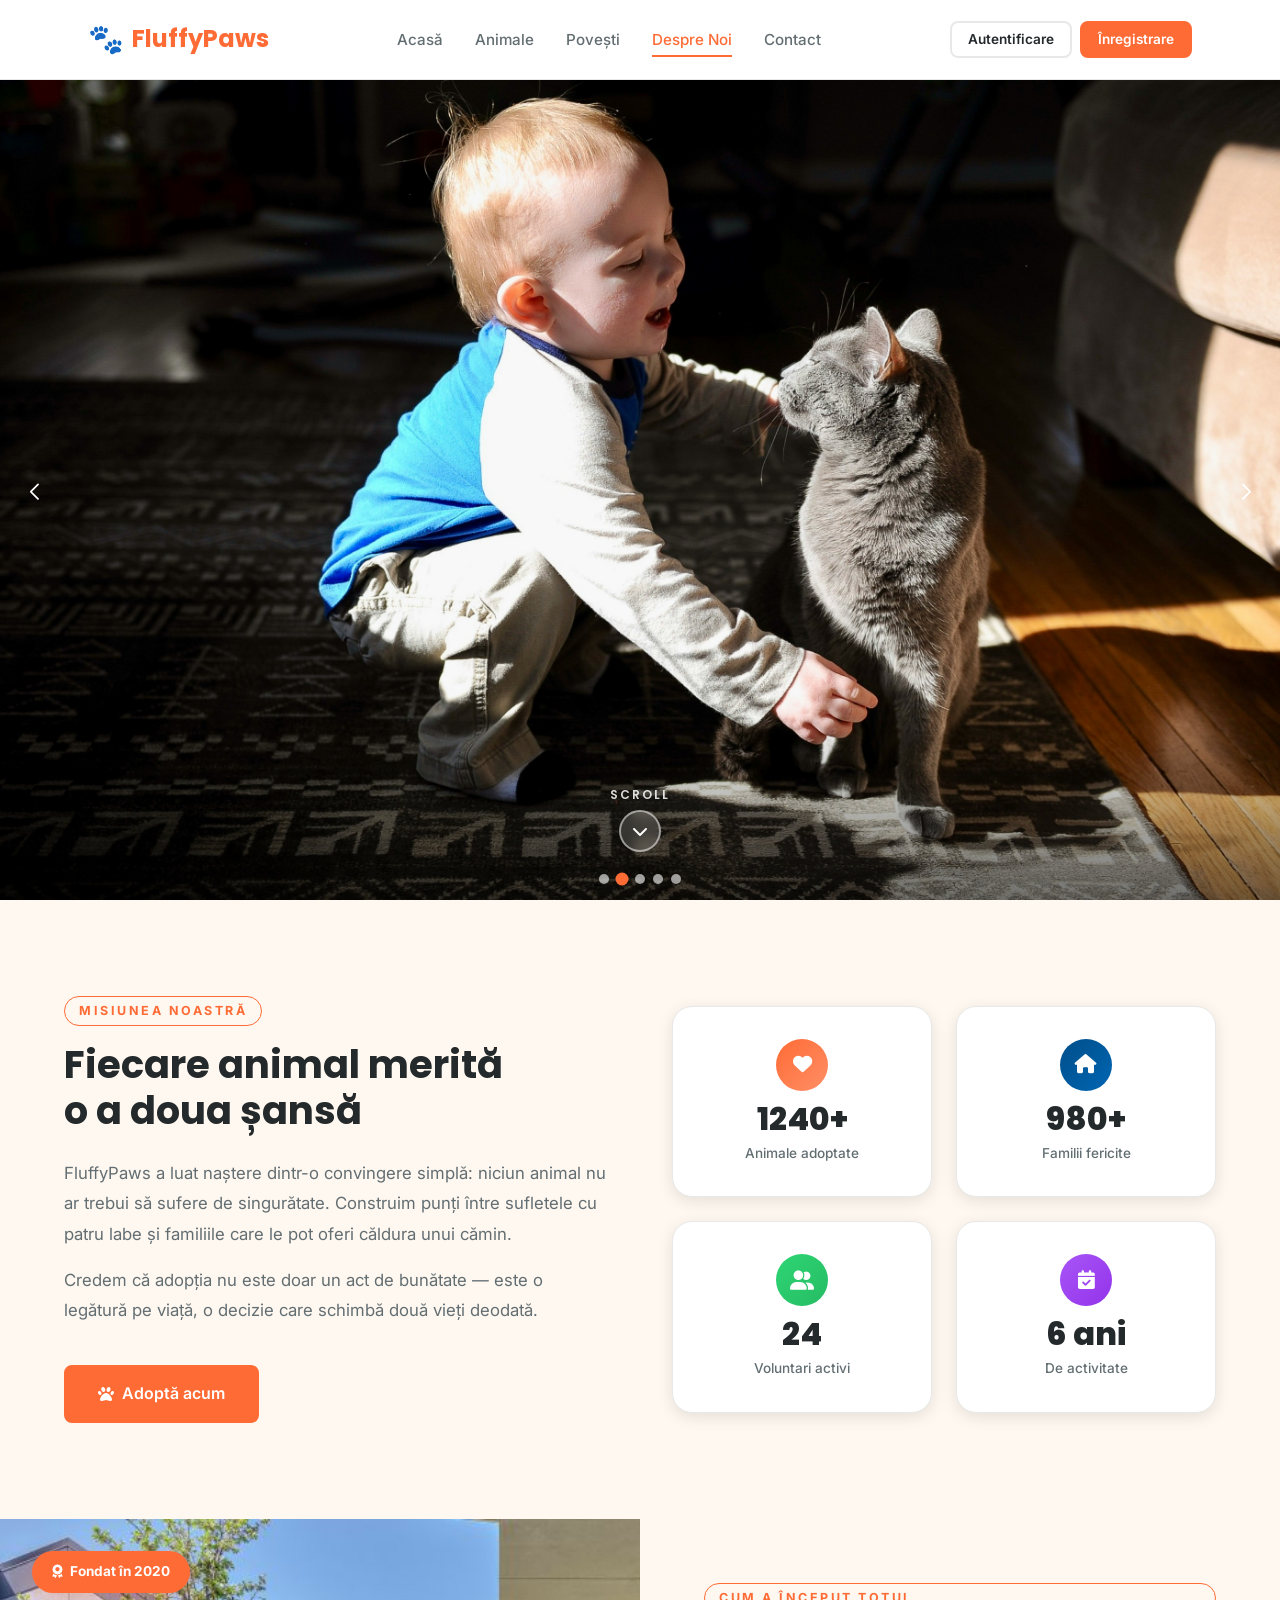
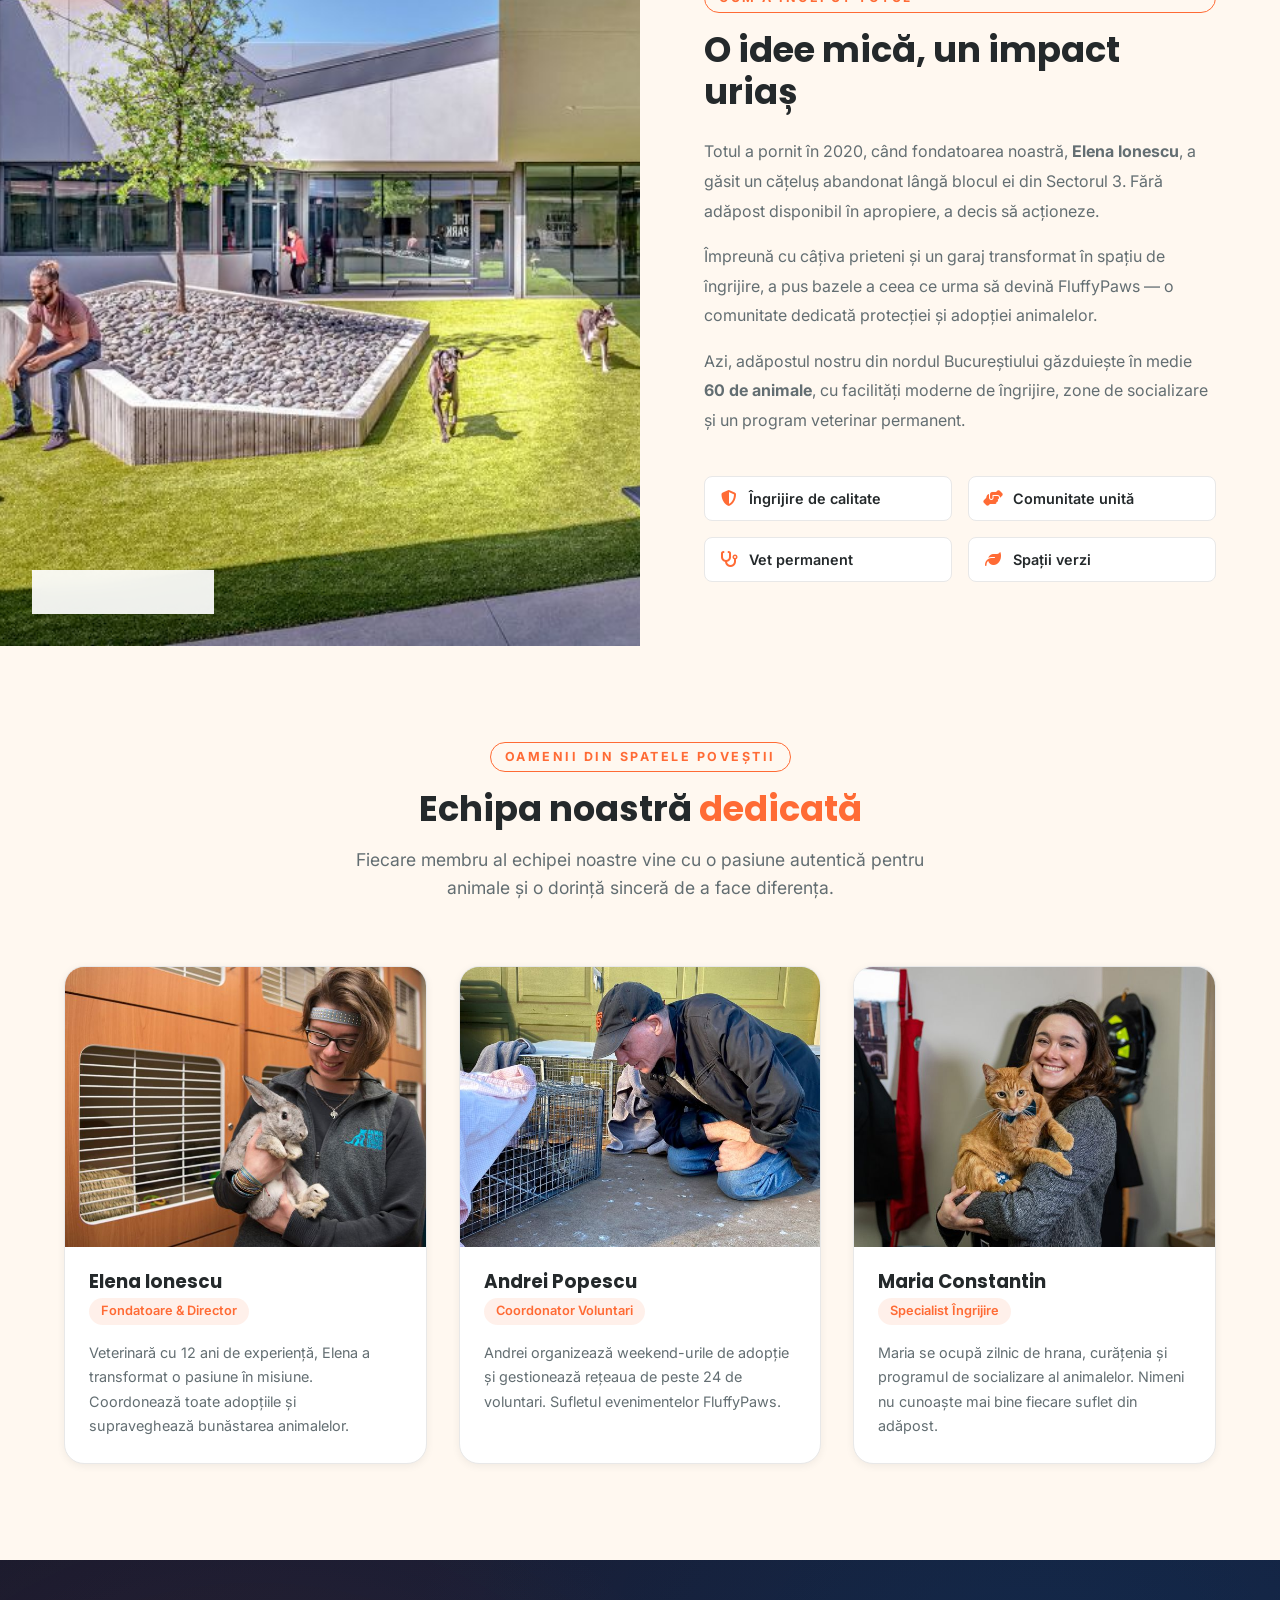
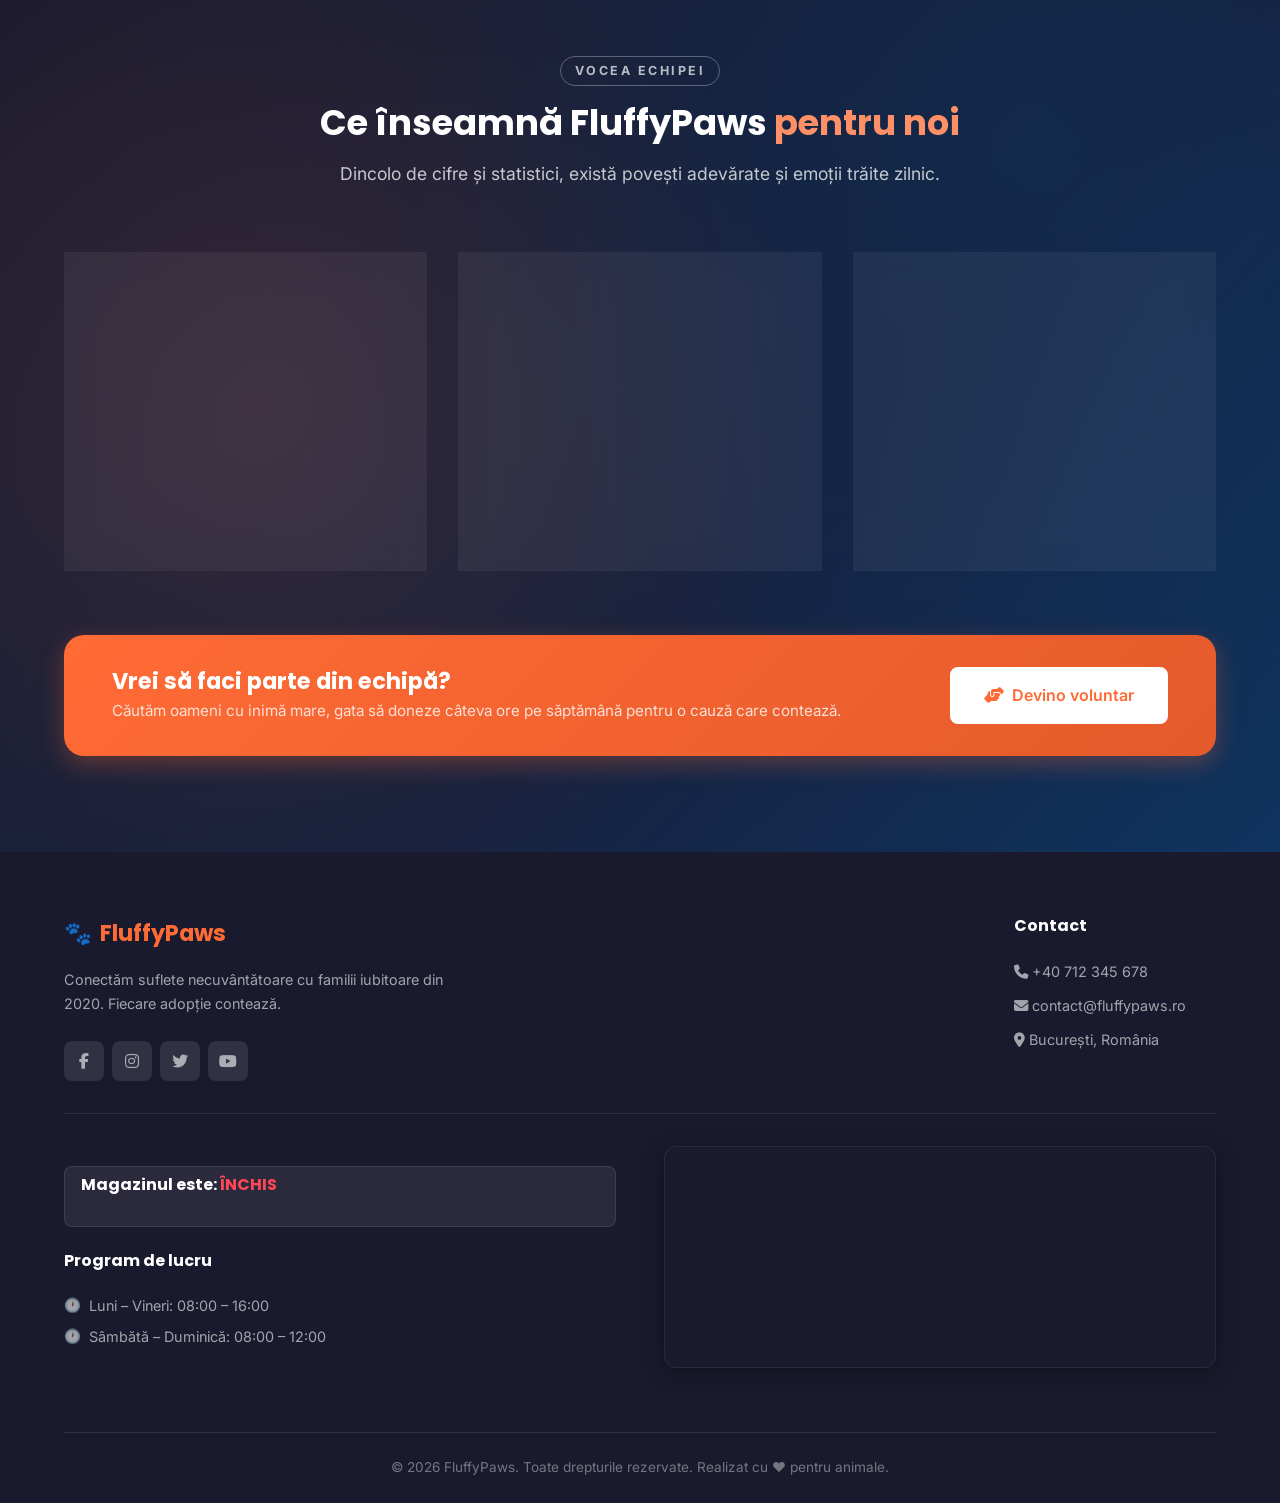
==== commit 676e638a: "First fixes" ====
--- a/about.html
+++ b/about.html
@@ -52,11 +52,13 @@
                         </div>
                         <div class="divider"></div>
                         <a href="profile.html"><i class="fas fa-user"></i> Profilul Meu</a>
+                        <a href="profile.html#requestsSection" id="navRequestsLink"><i class="fas fa-file-alt"></i> Cererile Mele</a>
                         <a href="profile.html#favoritesSection" id="navFavoritesLink"><i class="fas fa-heart"></i> Favorite</a>
                         <div class="divider"></div>
                         <a href="#" class="logout-link" id="logoutBtn"><i class="fas fa-sign-out-alt"></i> Deconectare</a>
                     </div>
                 </div>
+                    <button class="hamburger" id="hamburger"><span></span><span></span><span></span></button>
         </div>
     </nav>
 
@@ -381,3 +383,5 @@
 
 
 
+
+
--- a/css/style.css
+++ b/css/style.css
@@ -335,6 +335,37 @@
     gap: var(--space-md);
 }
 
+.hamburger {
+    display: none;
+    flex-direction: column;
+    gap: 5px;
+    background: none;
+    border: none;
+    padding: 8px;
+    cursor: pointer;
+}
+
+.hamburger span {
+    display: block;
+    width: 24px;
+    height: 2px;
+    background: var(--text-dark);
+    border-radius: 2px;
+    transition: transform var(--transition-fast), opacity var(--transition-fast);
+}
+
+.hamburger.active span:nth-child(1) {
+    transform: translateY(7px) rotate(45deg);
+}
+
+.hamburger.active span:nth-child(2) {
+    opacity: 0;
+}
+
+.hamburger.active span:nth-child(3) {
+    transform: translateY(-7px) rotate(-45deg);
+}
+
 /* User Menu (cand e logat) */
 .user-menu {
     position: relative;
